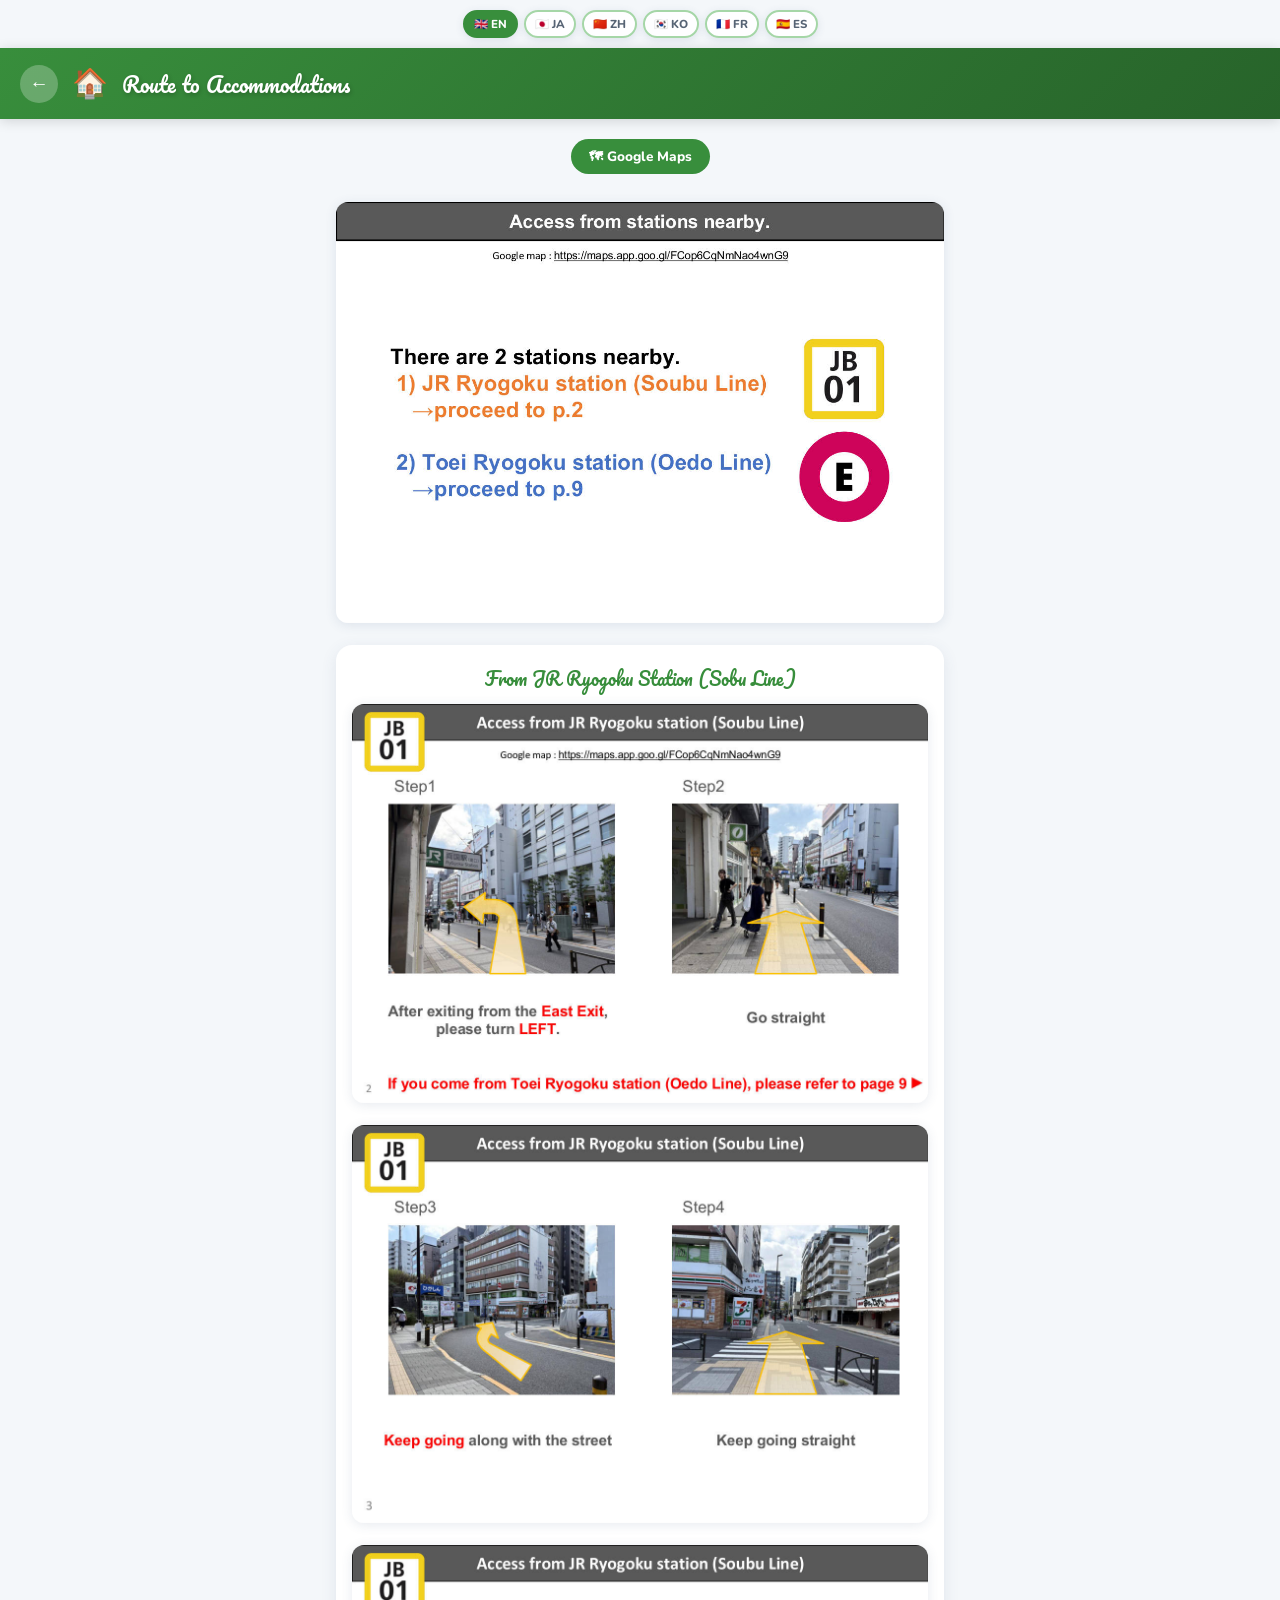
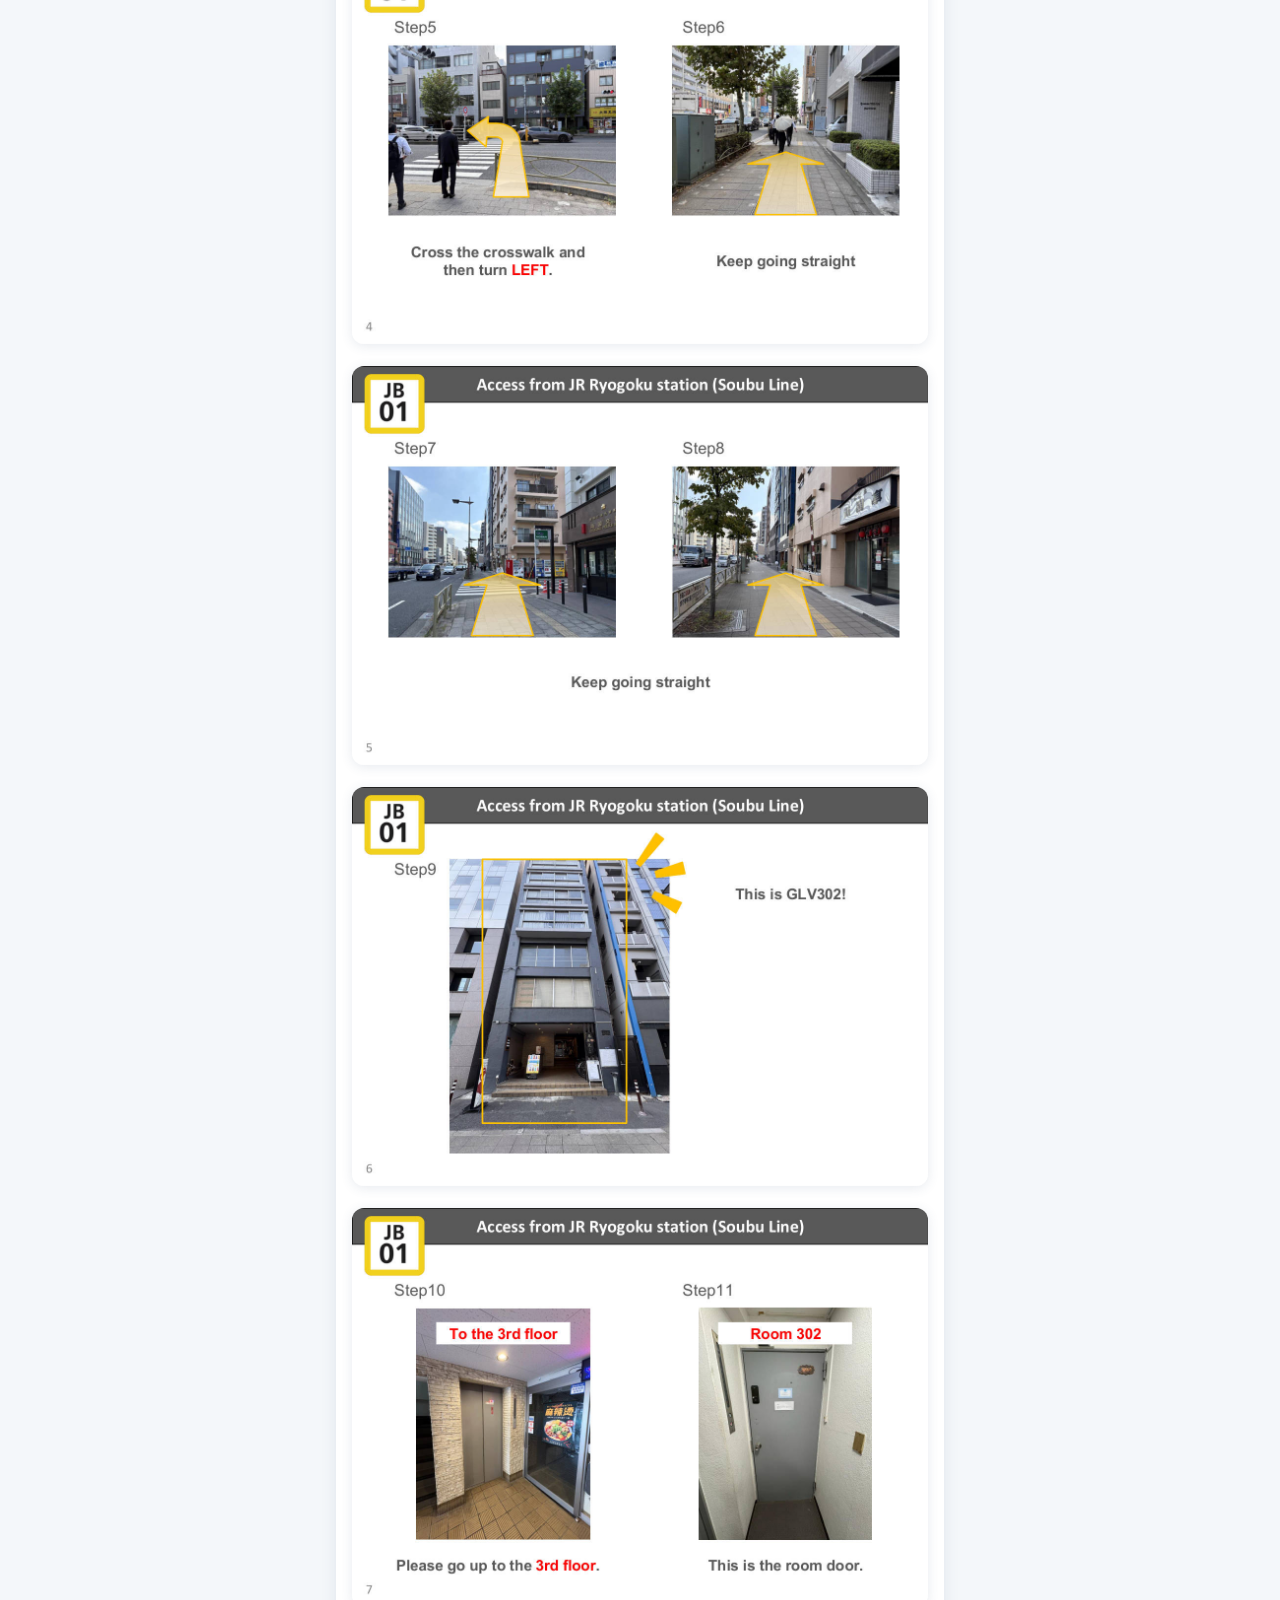
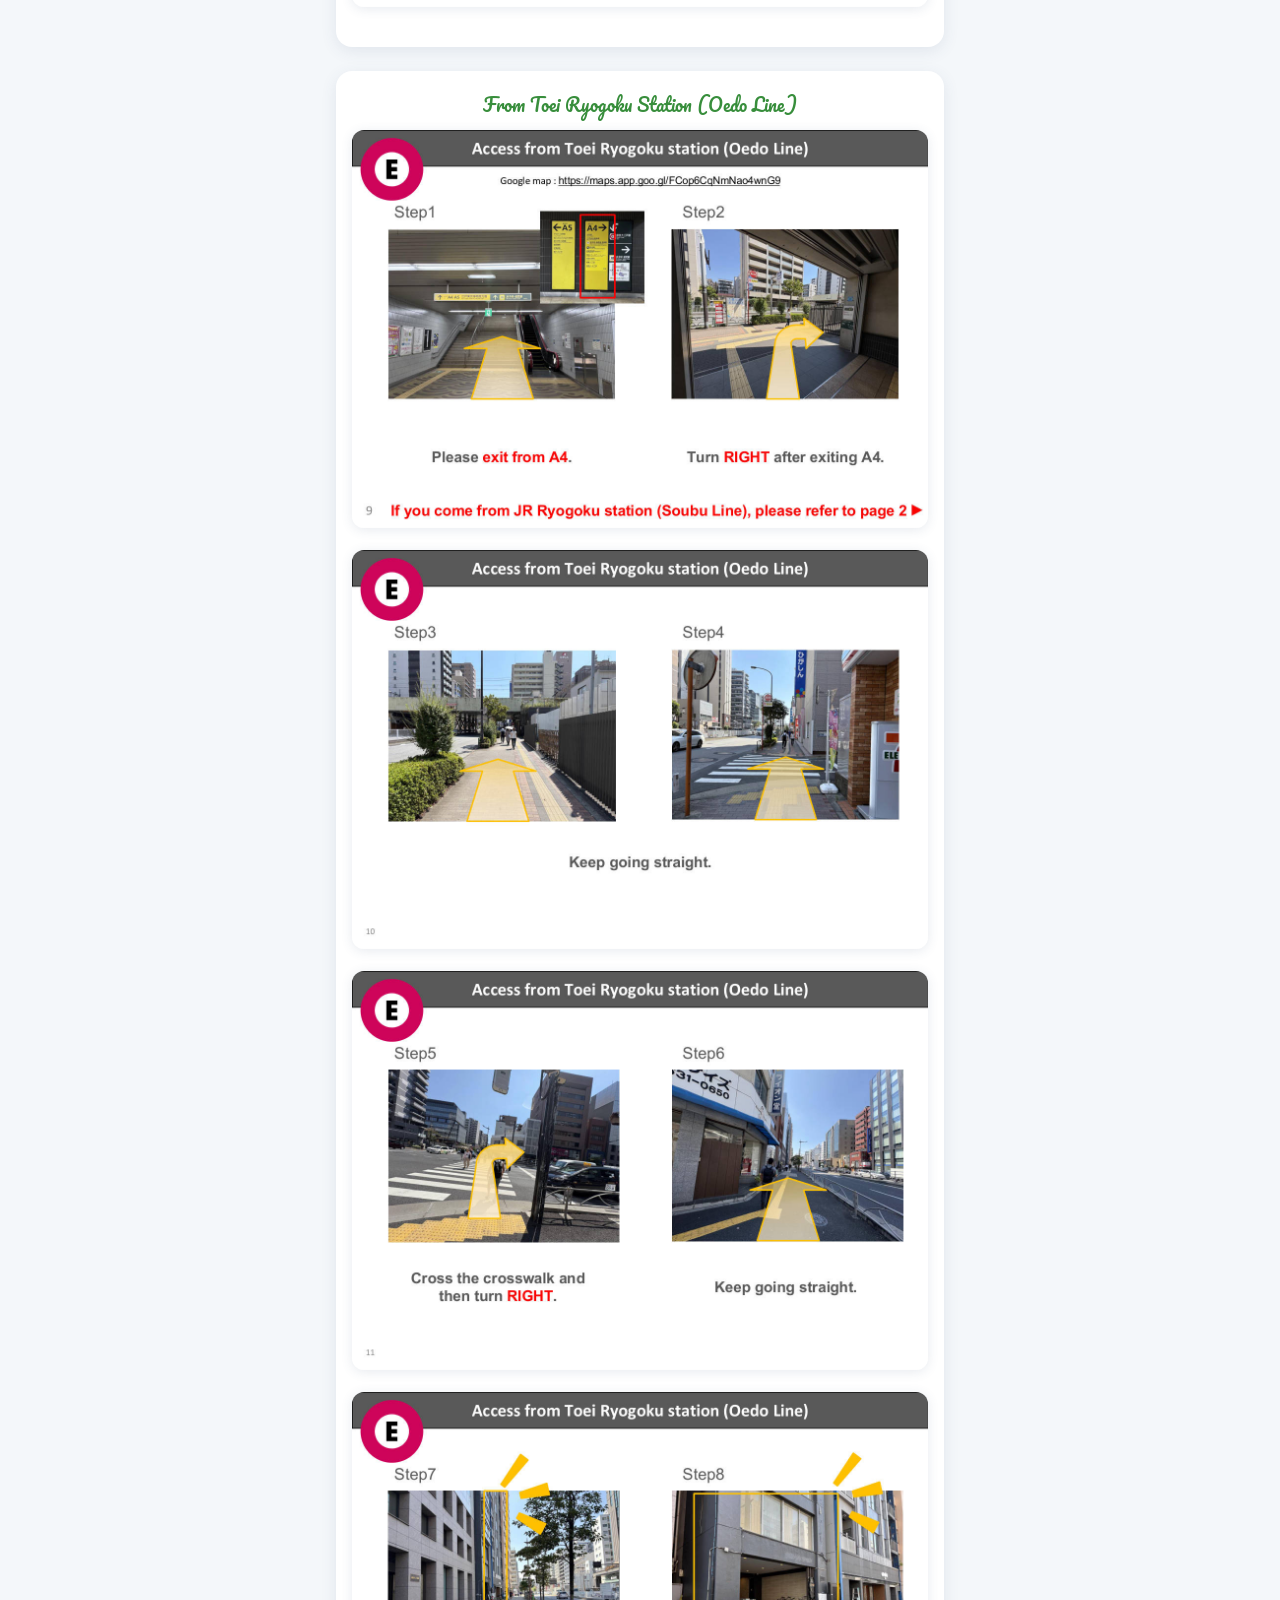
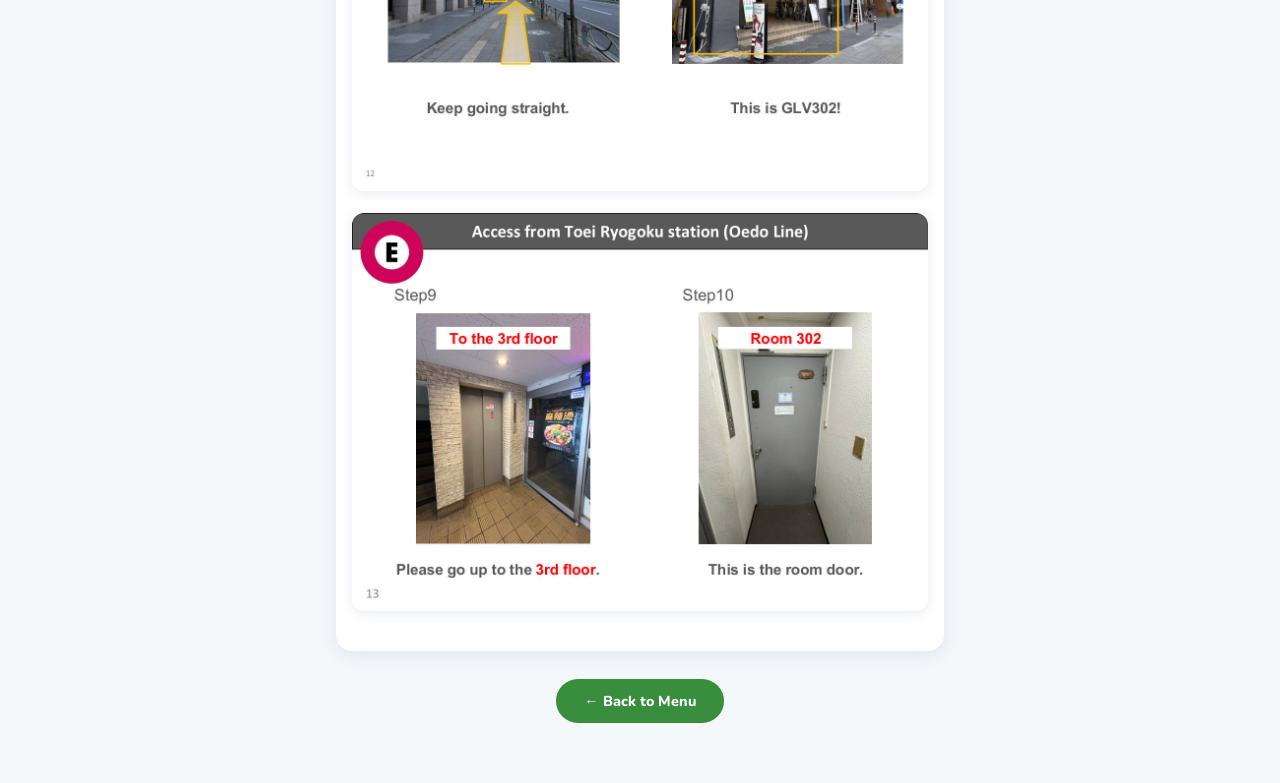
==== access/index.html @ 89ca13b6 "Publish GLV 402 manual site" ====
<!DOCTYPE html>
<html lang="en">
<head>
<meta charset="UTF-8">
<meta name="viewport" content="width=device-width, initial-scale=1.0">
<title>Route to Accommodations — GLV 402</title>
<link href="https://fonts.googleapis.com/css2?family=Nunito:wght@600;700;800;900&family=Pacifico&display=swap" rel="stylesheet">
<style>
  :root{--accent:#388e3c;--accent-light:#a5d6a7;--cream:#f4f7fa;--text-dark:#2c3440;--text-mid:#566374;}
  *{box-sizing:border-box;margin:0;padding:0;}
  body{font-family:'Nunito',sans-serif;background:var(--cream);color:var(--text-dark);min-height:100vh;}
  .lang-bar{display:flex;justify-content:center;gap:6px;padding:10px 16px;flex-wrap:wrap;background:var(--cream);}
  .lang-btn{border:2px solid var(--accent-light);background:rgba(255,255,255,0.92);border-radius:50px;padding:4px 9px;font-family:'Nunito',sans-serif;font-size:0.72rem;font-weight:800;color:var(--text-mid);cursor:pointer;transition:all 0.2s;box-shadow:0 2px 8px rgba(60,80,120,0.12);}
  .lang-btn.active{background:var(--accent);border-color:var(--accent);color:#fff;}
  .lang-btn:hover:not(.active){border-color:var(--accent);color:var(--accent);}
  .top-bar{background:linear-gradient(135deg,var(--accent) 0%,color-mix(in srgb,var(--accent) 70%,black) 100%);padding:16px 20px;display:flex;align-items:center;gap:14px;position:sticky;top:0;z-index:10;box-shadow:0 2px 12px rgba(0,0,0,0.15);}
  .back-btn{background:rgba(255,255,255,0.25);border:none;border-radius:50%;width:38px;height:38px;display:flex;align-items:center;justify-content:center;cursor:pointer;font-size:1.2rem;color:#fff;text-decoration:none;flex-shrink:0;transition:background 0.2s;}
  .back-btn:hover{background:rgba(255,255,255,0.4);}
  .top-title{font-family:'Pacifico',cursive;font-size:1.3rem;color:#fff;text-shadow:1px 2px 4px rgba(0,0,0,0.2);flex:1;}
  .top-emoji{font-size:1.8rem;}
  .content{padding:20px 16px 40px;max-width:640px;margin:0 auto;}
  .route-section{background:#fff;border-radius:16px;padding:18px 16px;margin-bottom:24px;box-shadow:0 4px 16px rgba(60,80,120,0.10);}
  .route-title{font-family:'Pacifico',cursive;font-size:1.1rem;color:var(--accent);margin-bottom:10px;text-align:center;}
  .map-link{display:inline-flex;align-items:center;gap:6px;background:var(--accent);color:#fff;text-decoration:none;padding:8px 18px;border-radius:50px;font-size:0.85rem;font-weight:800;transition:opacity 0.2s;margin-bottom:14px;}
  .map-link:hover{opacity:0.85;}
  .route-intro{text-align:center;margin-bottom:14px;}
  .back-footer{text-align:center;margin-top:28px;padding-bottom:20px;}
  .back-footer a{display:inline-flex;align-items:center;gap:8px;background:var(--accent);color:#fff;text-decoration:none;padding:12px 28px;border-radius:50px;font-weight:800;font-size:0.9rem;transition:opacity 0.2s;}
  .back-footer a:hover{opacity:0.8;}
</style>
</head>
<body>
<div class="lang-bar">
  <button class="lang-btn active" onclick="setLang('en',this)">&#x1F1EC;&#x1F1E7; EN</button>
  <button class="lang-btn" onclick="setLang('ja',this)">&#x1F1EF;&#x1F1F5; JA</button>
  <button class="lang-btn" onclick="setLang('zh',this)">&#x1F1E8;&#x1F1F3; ZH</button>
  <button class="lang-btn" onclick="setLang('ko',this)">&#x1F1F0;&#x1F1F7; KO</button>
  <button class="lang-btn" onclick="setLang('fr',this)">&#x1F1EB;&#x1F1F7; FR</button>
  <button class="lang-btn" onclick="setLang('es',this)">&#x1F1EA;&#x1F1F8; ES</button>
</div>
<div class="top-bar">
  <a href="../" class="back-btn">&#x2190;</a>
  <span class="top-emoji">&#x1F3E0;</span>
  <div class="top-title" data-i18n="pageTitle">Route to Accommodations</div>
</div>
<div class="content">
  <div class="route-intro">
    <a class="map-link" href="https://maps.app.goo.gl/FCop6CqNmNao4wnG9" target="_blank">&#x1F5FA; Google Maps</a>
  </div>

  <img src="[data-uri]" alt="Stations overview" style="width:100%;border-radius:12px;margin-bottom:16px;box-shadow:0 2px 12px rgba(60,80,120,0.12);">

  <div class="route-section">
    <div class="route-title" data-i18n="route1">From JR Ryogoku Station (Sobu Line)</div>
    <img src="[data-uri]" alt="" style="width:100%;border-radius:12px;margin-bottom:16px;box-shadow:0 2px 12px rgba(60,80,120,0.12);">
    <img src="[data-uri]" alt="" style="width:100%;border-radius:12px;margin-bottom:16px;box-shadow:0 2px 12px rgba(60,80,120,0.12);">
    <img src="[data-uri]" alt="" style="width:100%;border-radius:12px;margin-bottom:16px;box-shadow:0 2px 12px rgba(60,80,120,0.12);">
    <img src="[data-uri]" alt="" style="width:100%;border-radius:12px;margin-bottom:16px;box-shadow:0 2px 12px rgba(60,80,120,0.12);">
    <img src="[data-uri]" alt="" style="width:100%;border-radius:12px;margin-bottom:16px;box-shadow:0 2px 12px rgba(60,80,120,0.12);">
    <img src="[data-uri]" alt="" style="width:100%;border-radius:12px;margin-bottom:16px;box-shadow:0 2px 12px rgba(60,80,120,0.12);">
  </div>

  <div class="route-section">
    <div class="route-title" data-i18n="route2">From Toei Ryogoku Station (Oedo Line)</div>
    <img src="[data-uri]" alt="" style="width:100%;border-radius:12px;margin-bottom:16px;box-shadow:0 2px 12px rgba(60,80,120,0.12);">
    <img src="[data-uri]" alt="" style="width:100%;border-radius:12px;margin-bottom:16px;box-shadow:0 2px 12px rgba(60,80,120,0.12);">
    <img src="[data-uri]" alt="" style="width:100%;border-radius:12px;margin-bottom:16px;box-shadow:0 2px 12px rgba(60,80,120,0.12);">
    <img src="[data-uri]" alt="" style="width:100%;border-radius:12px;margin-bottom:16px;box-shadow:0 2px 12px rgba(60,80,120,0.12);">
    <img src="[data-uri]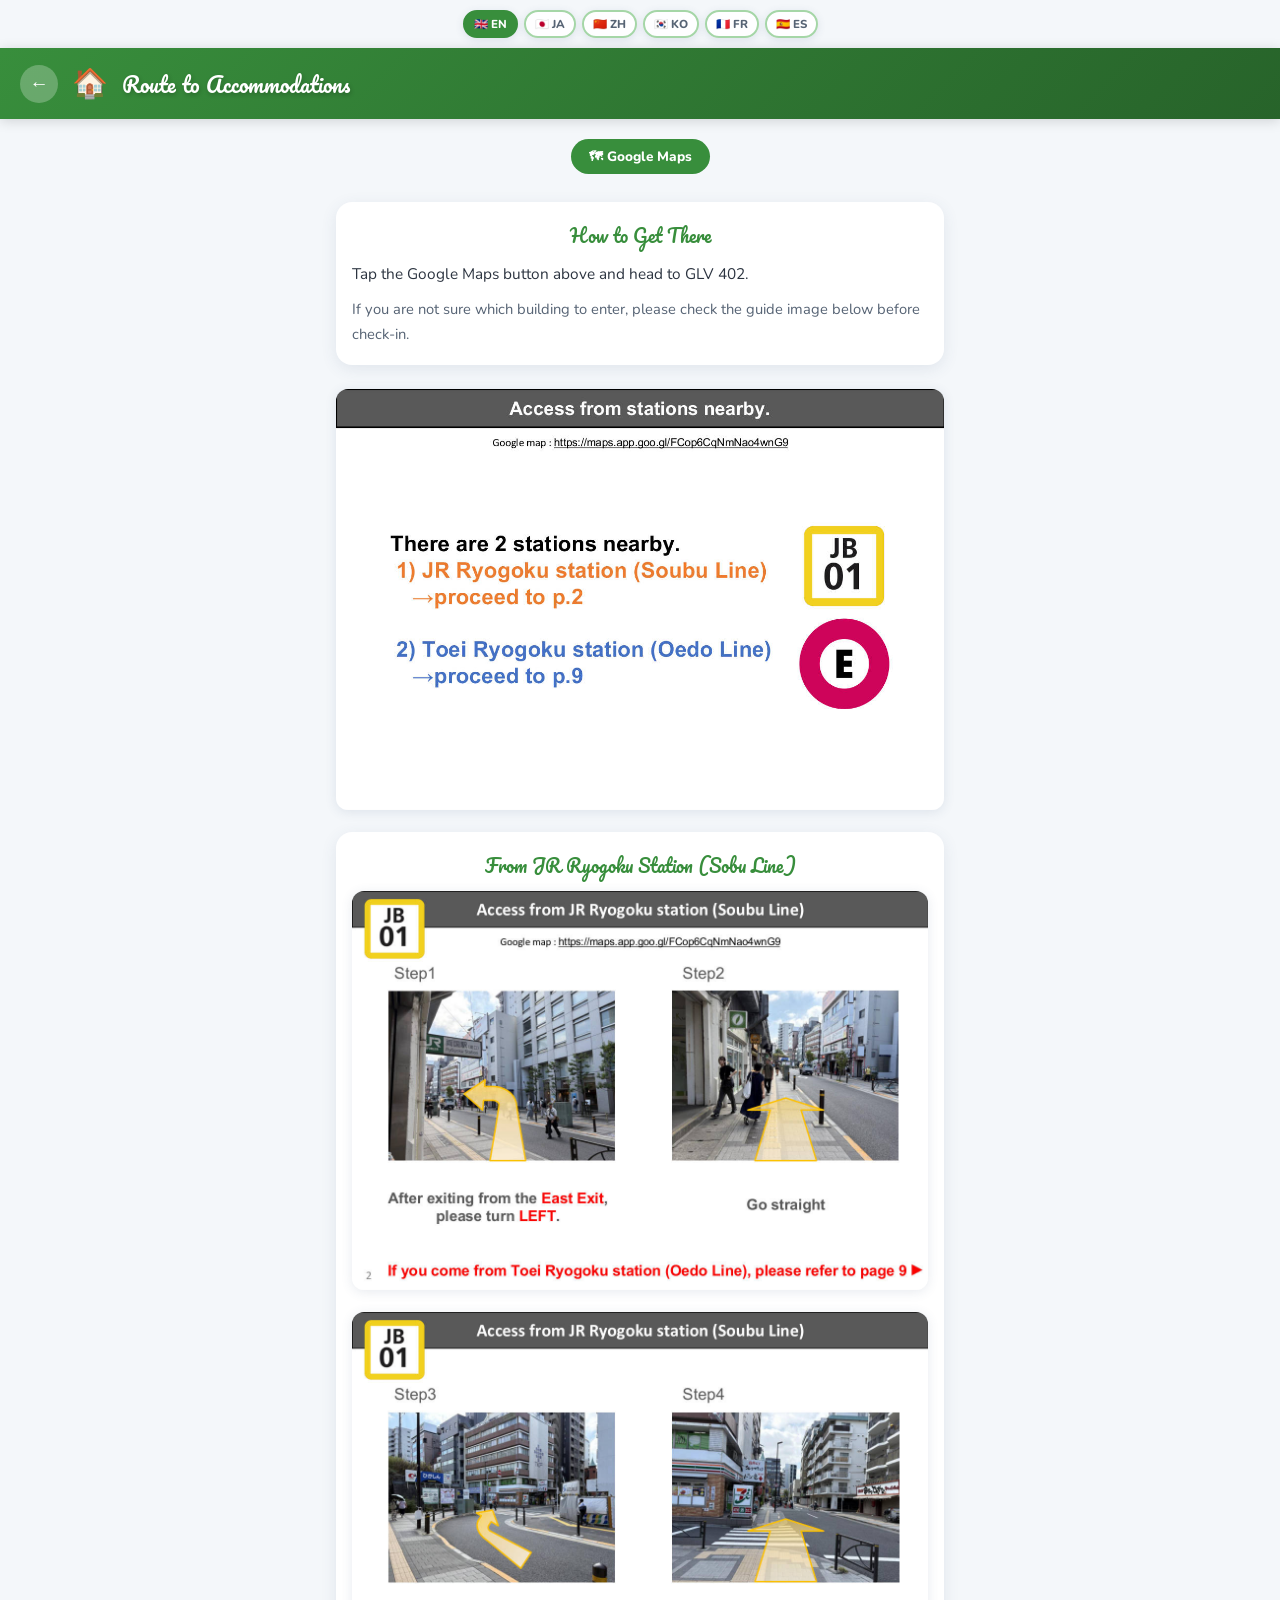
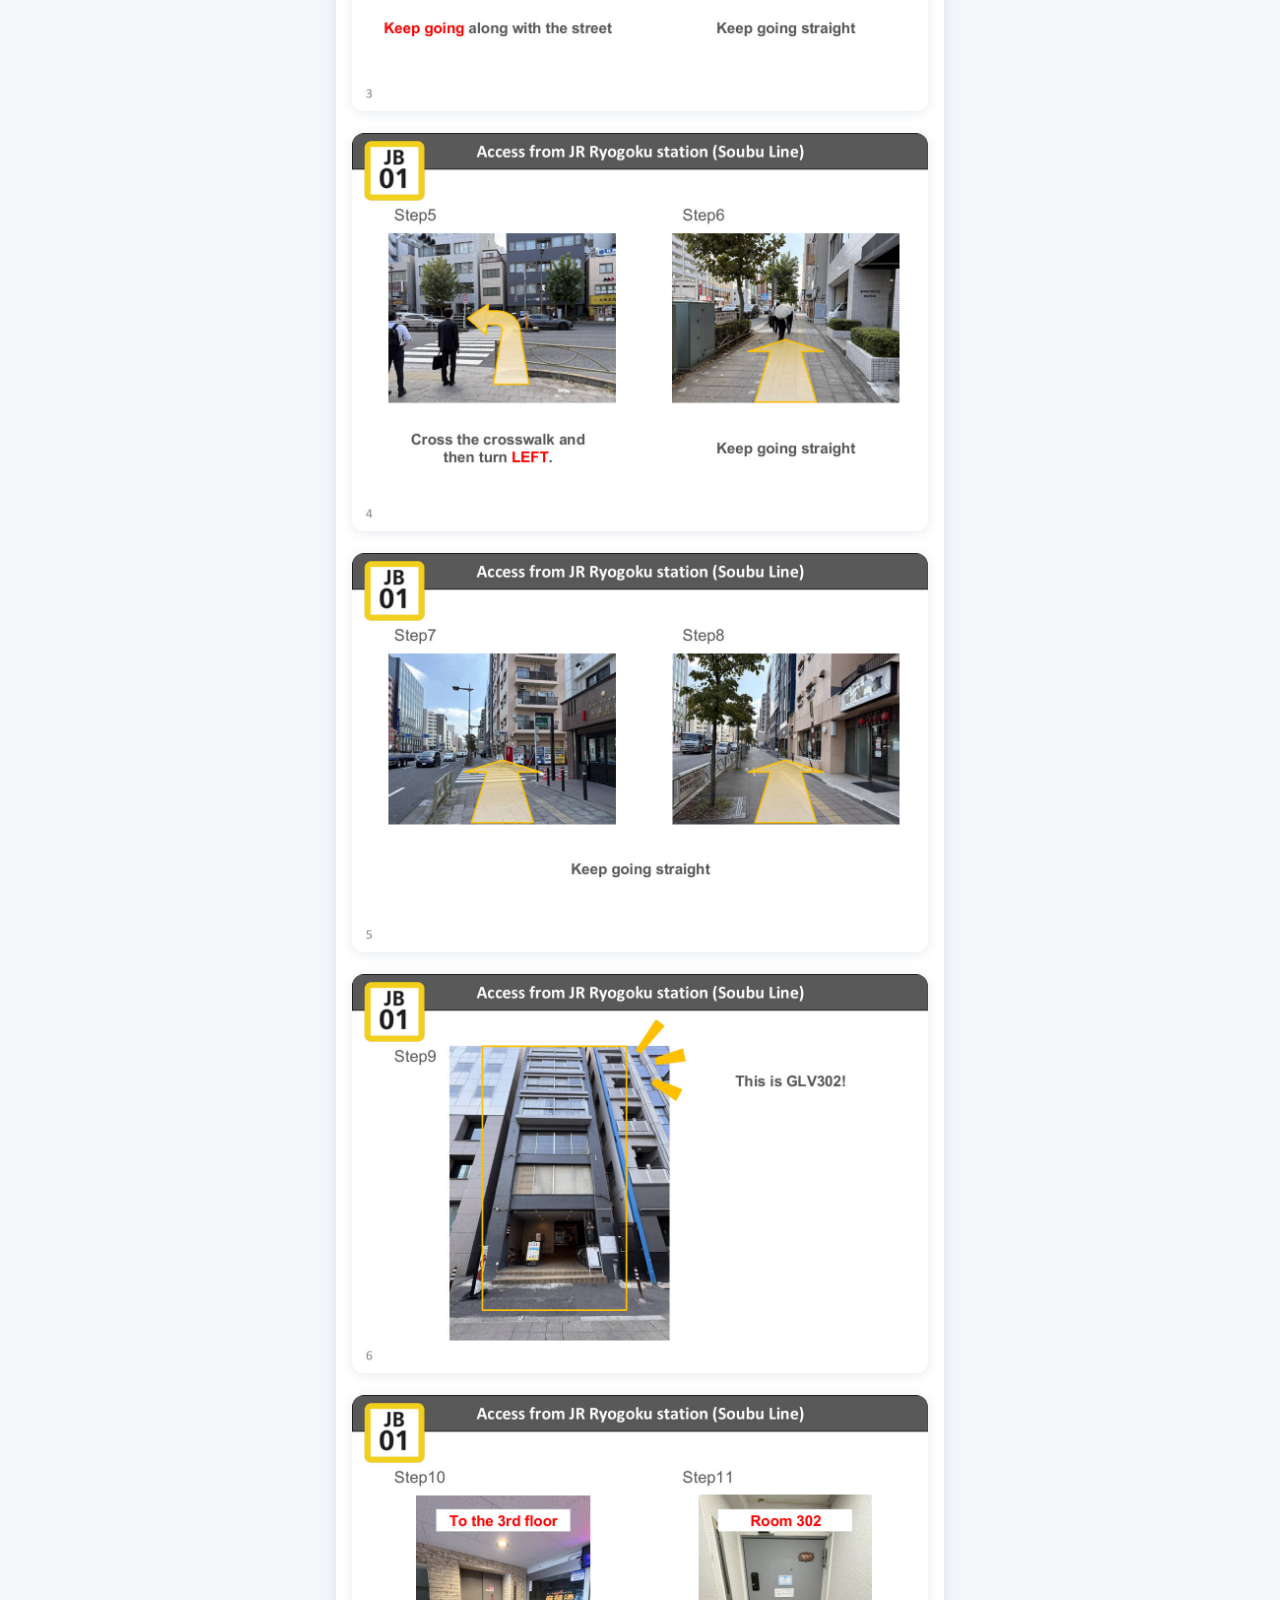
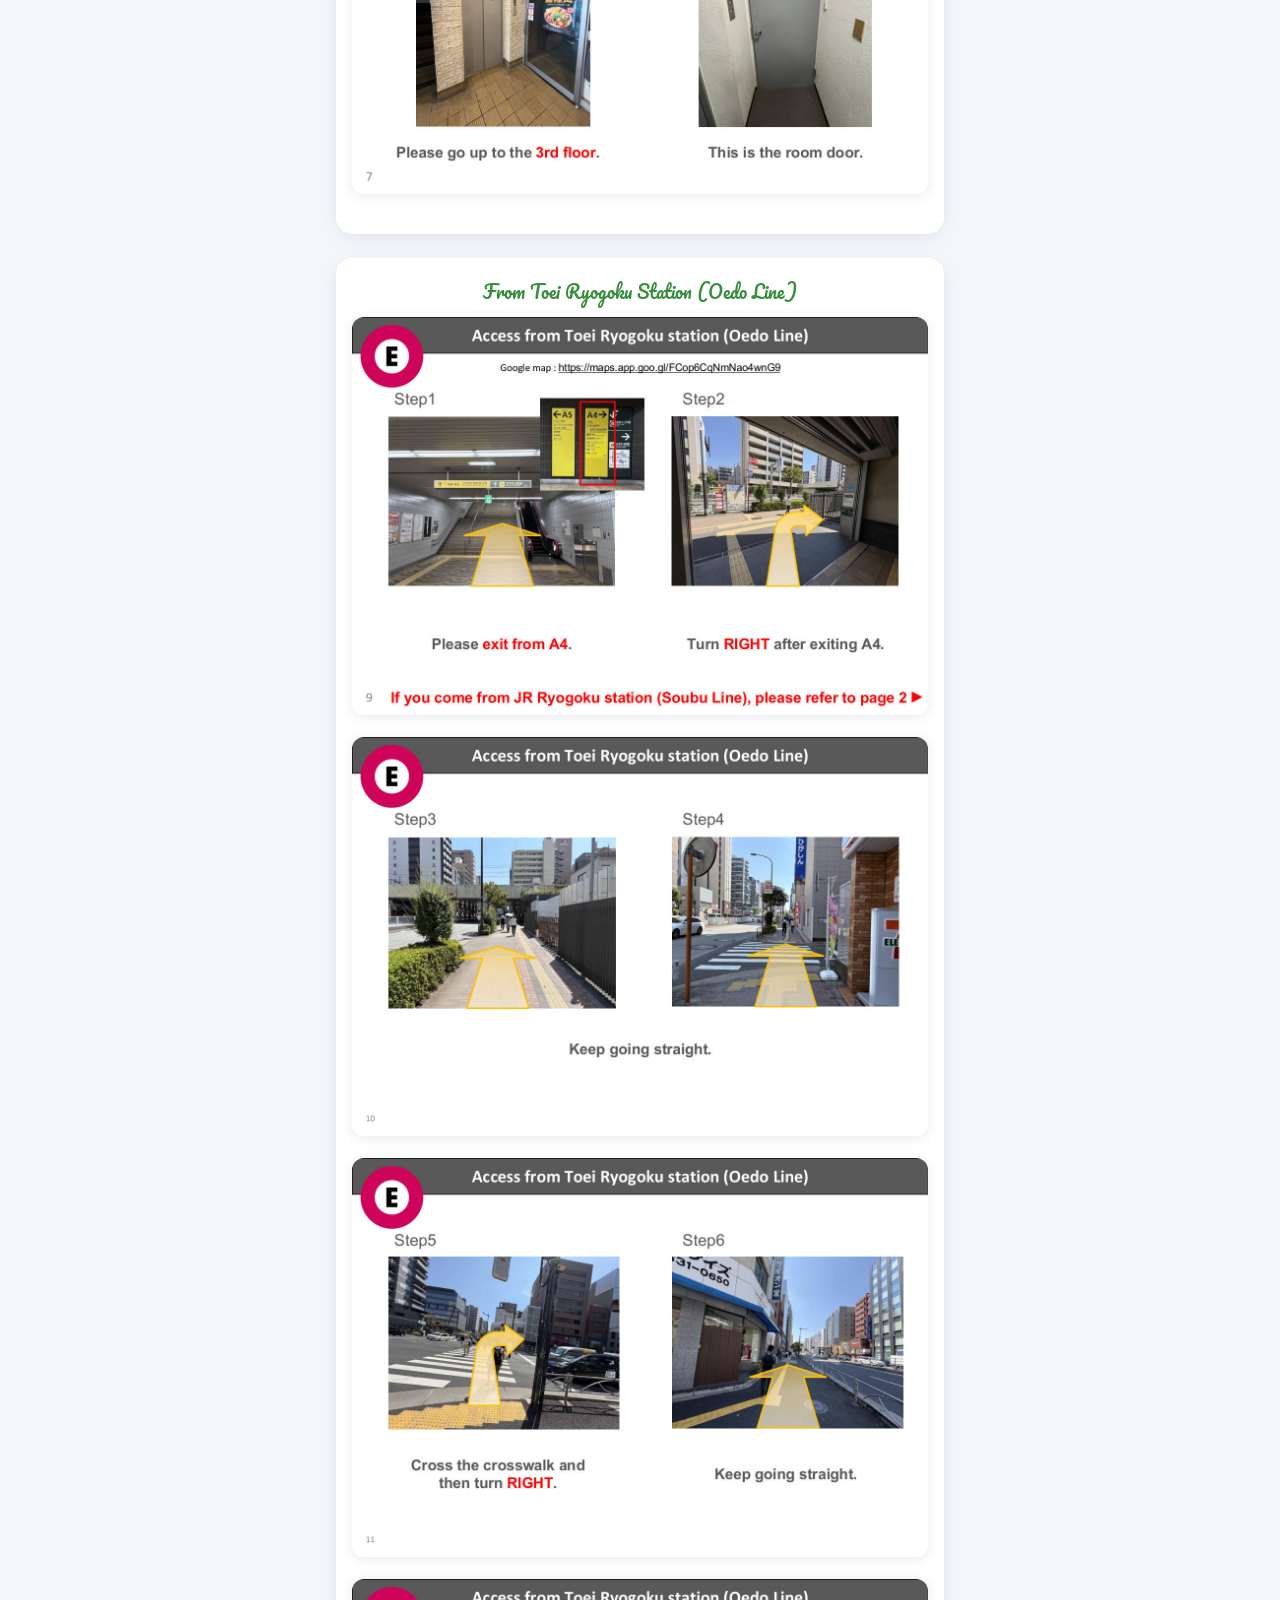
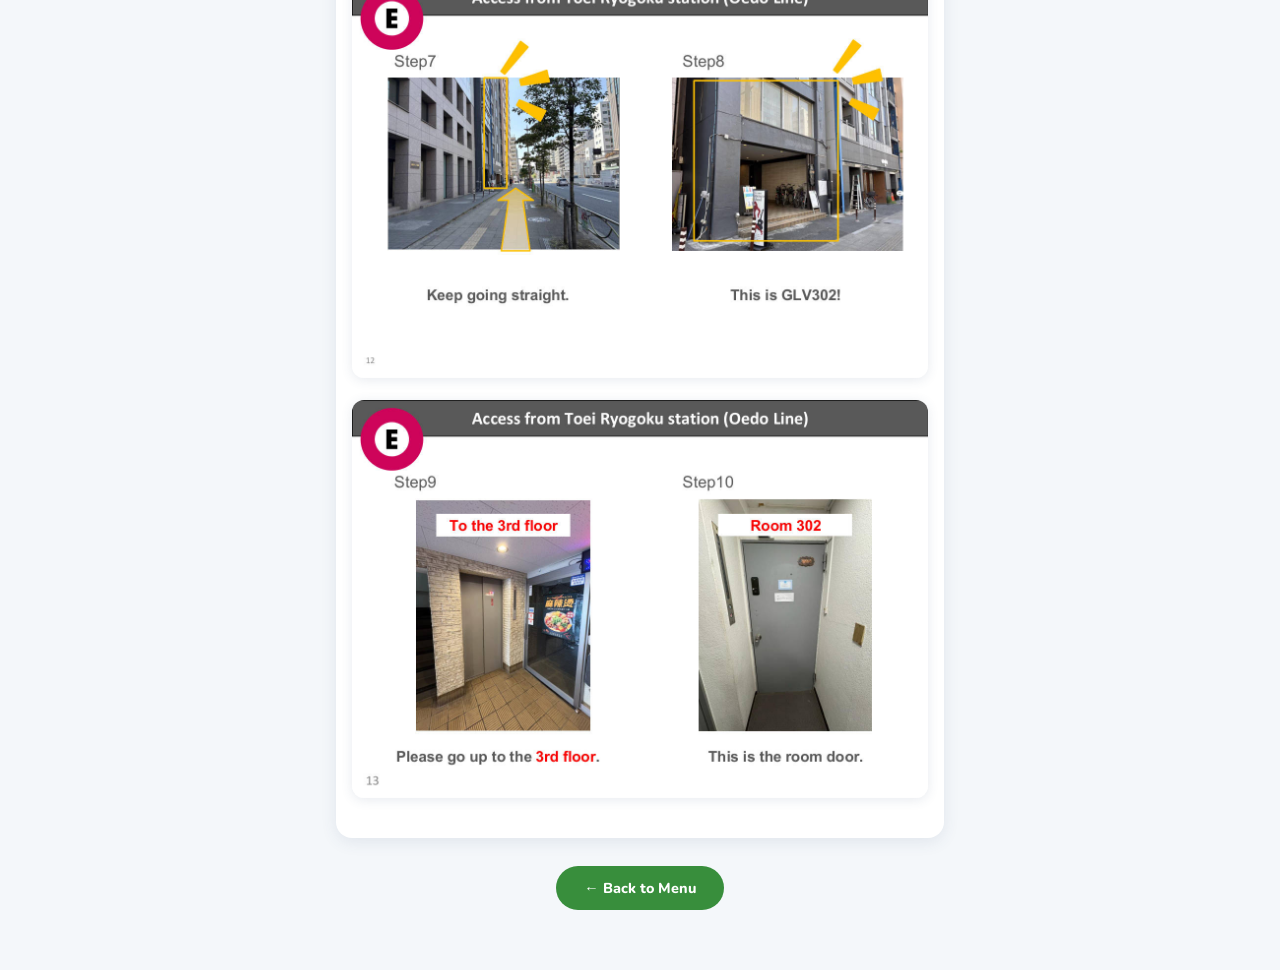
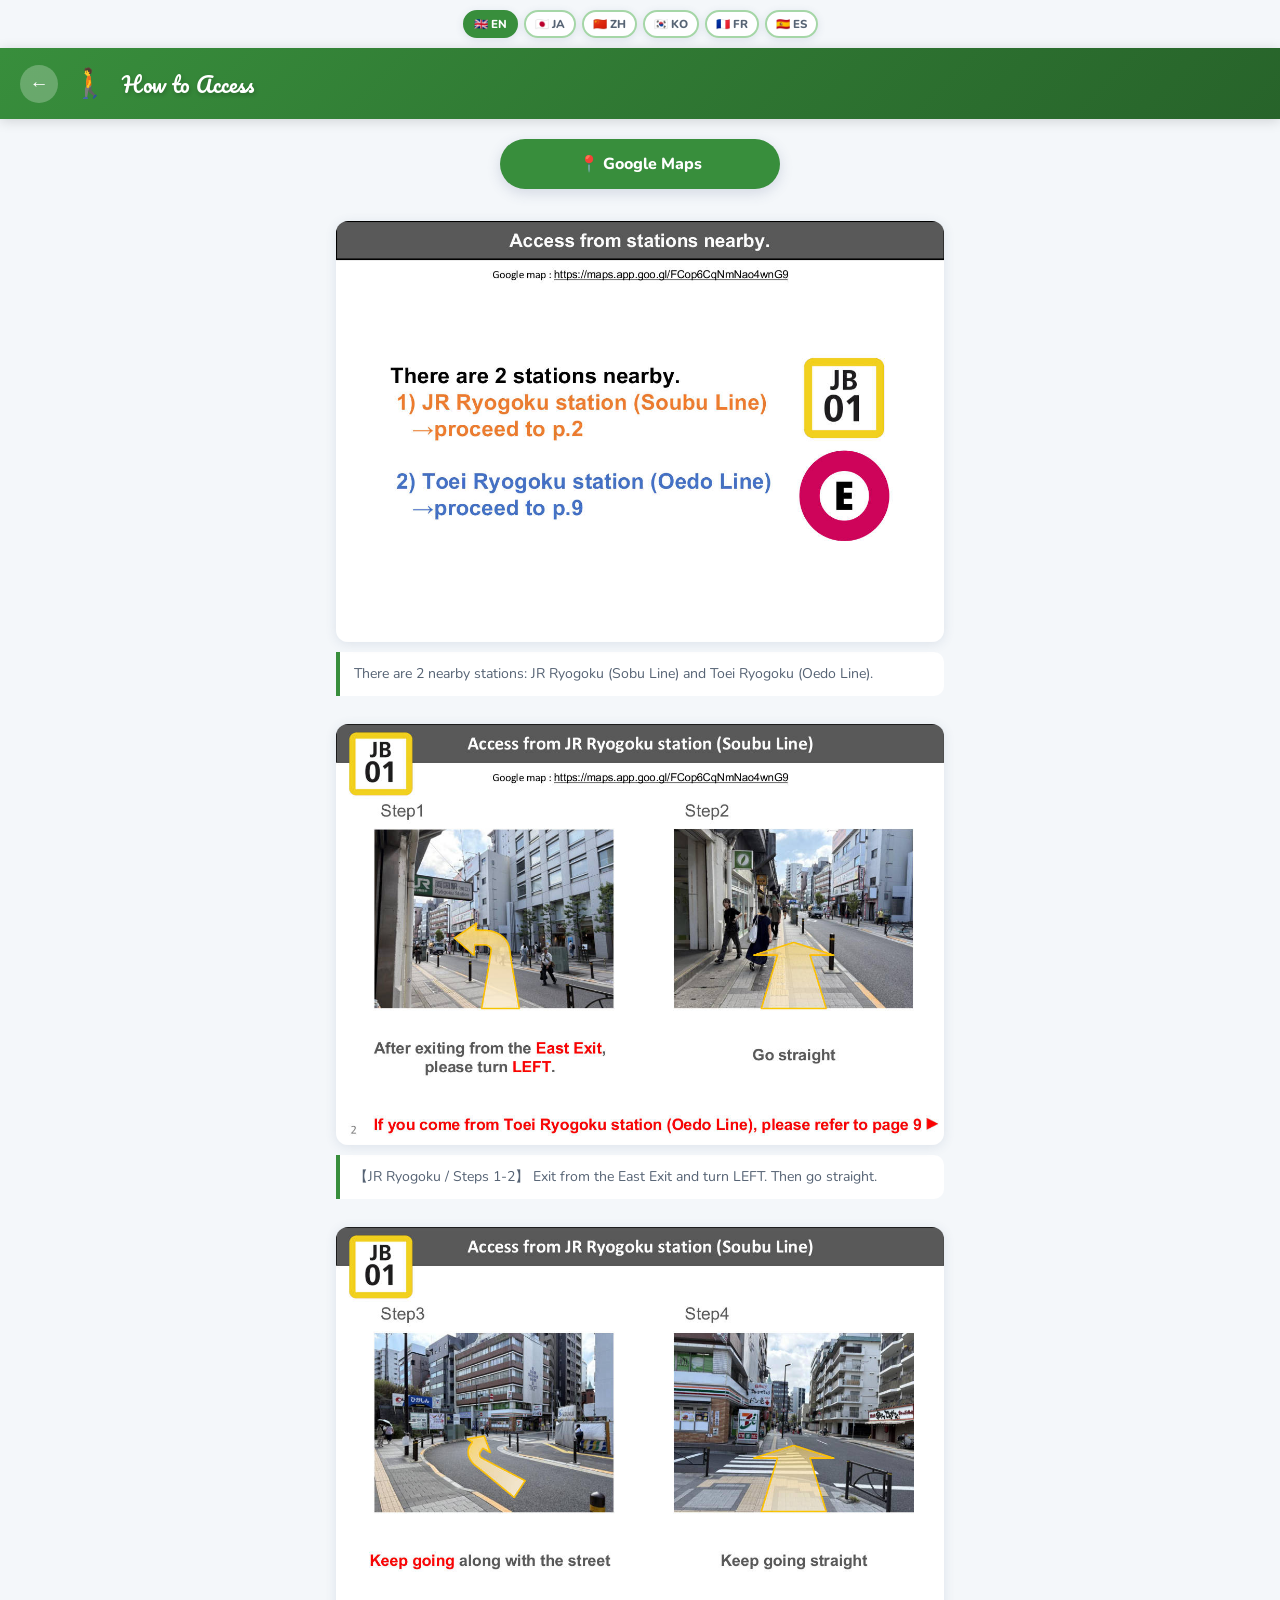
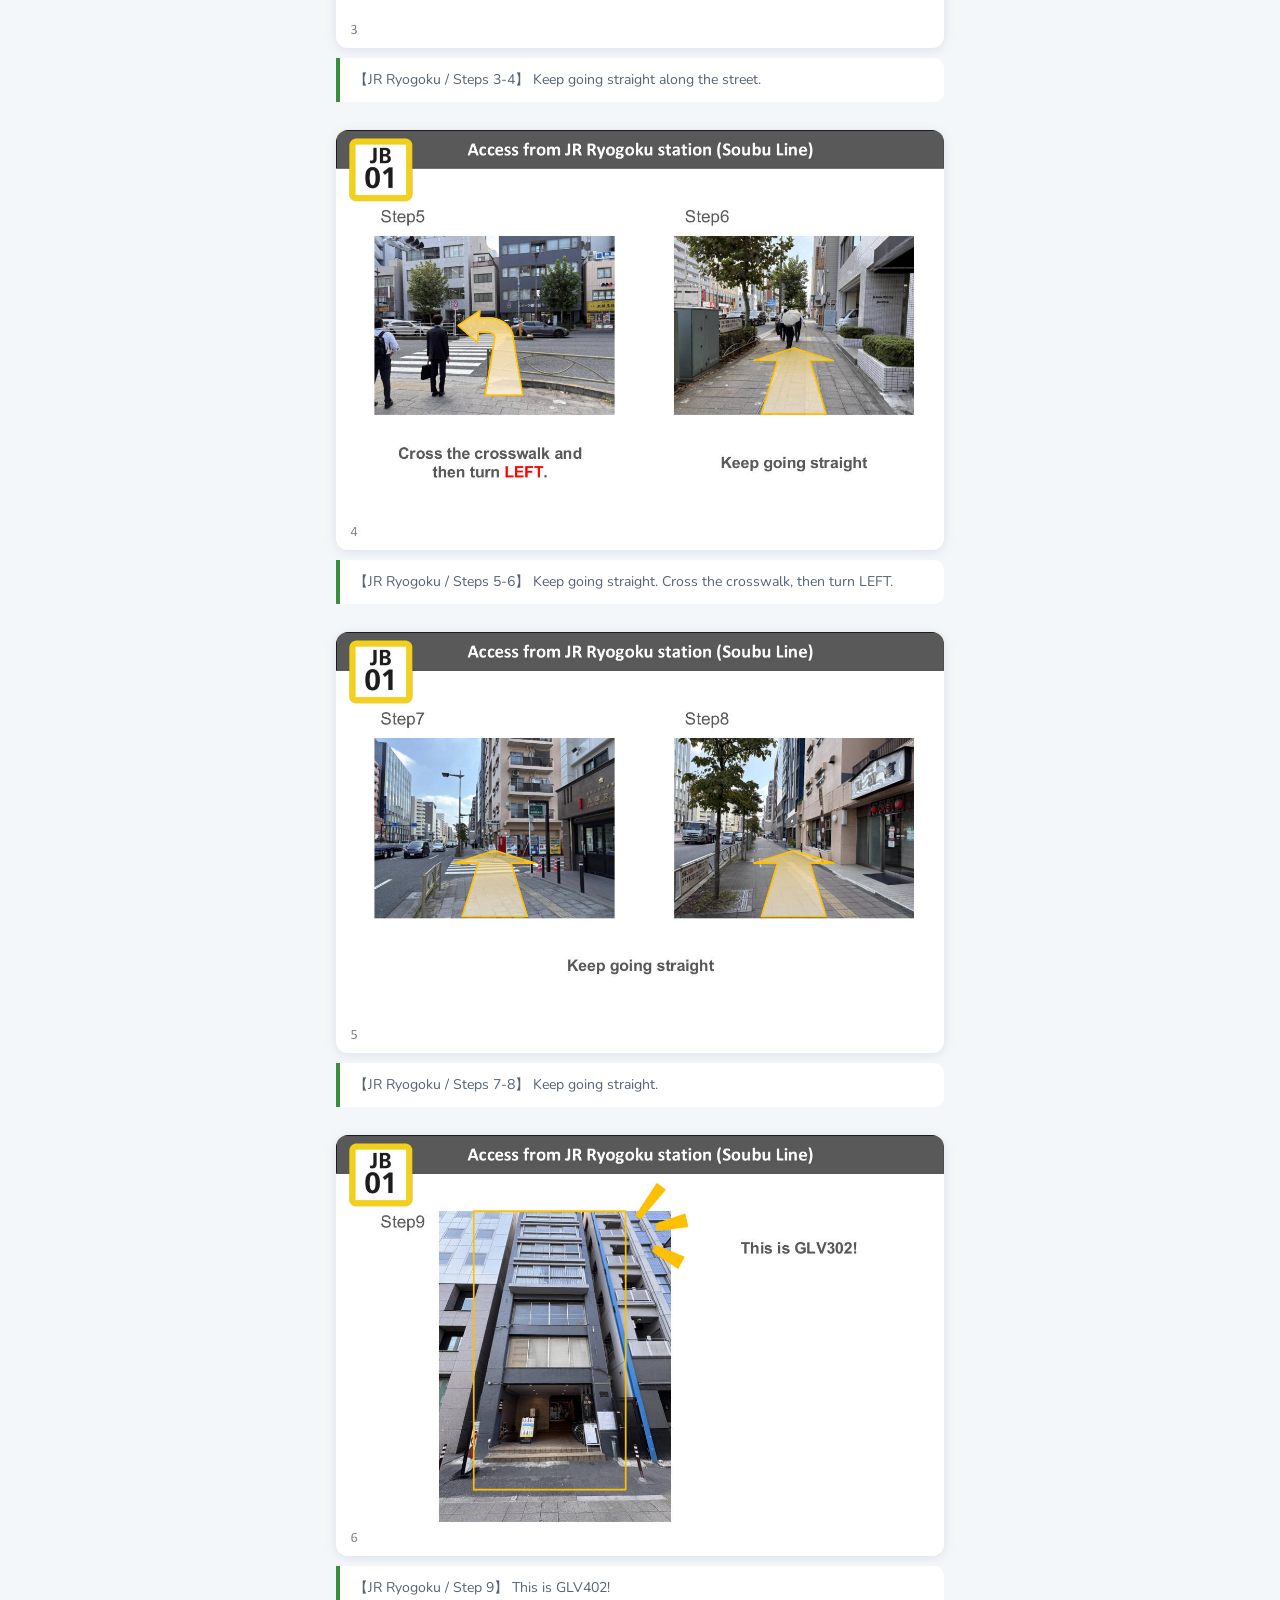
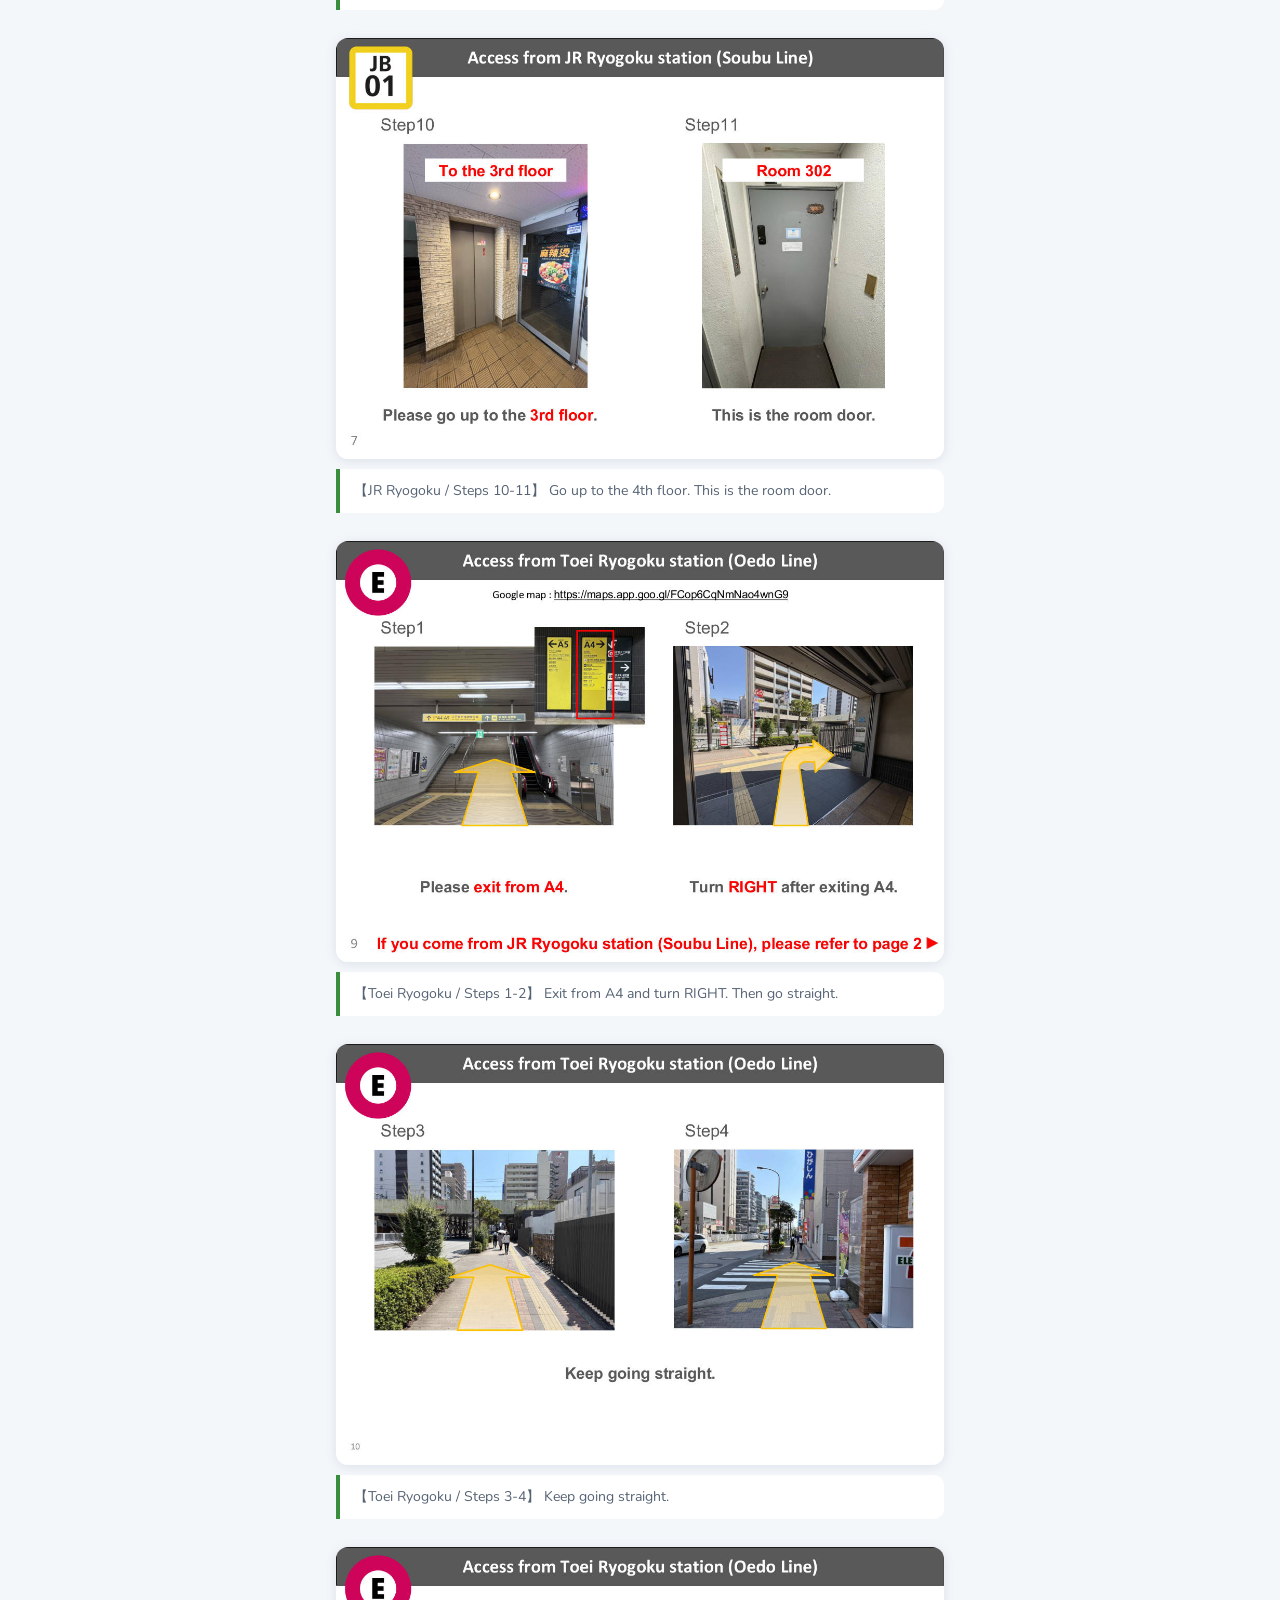
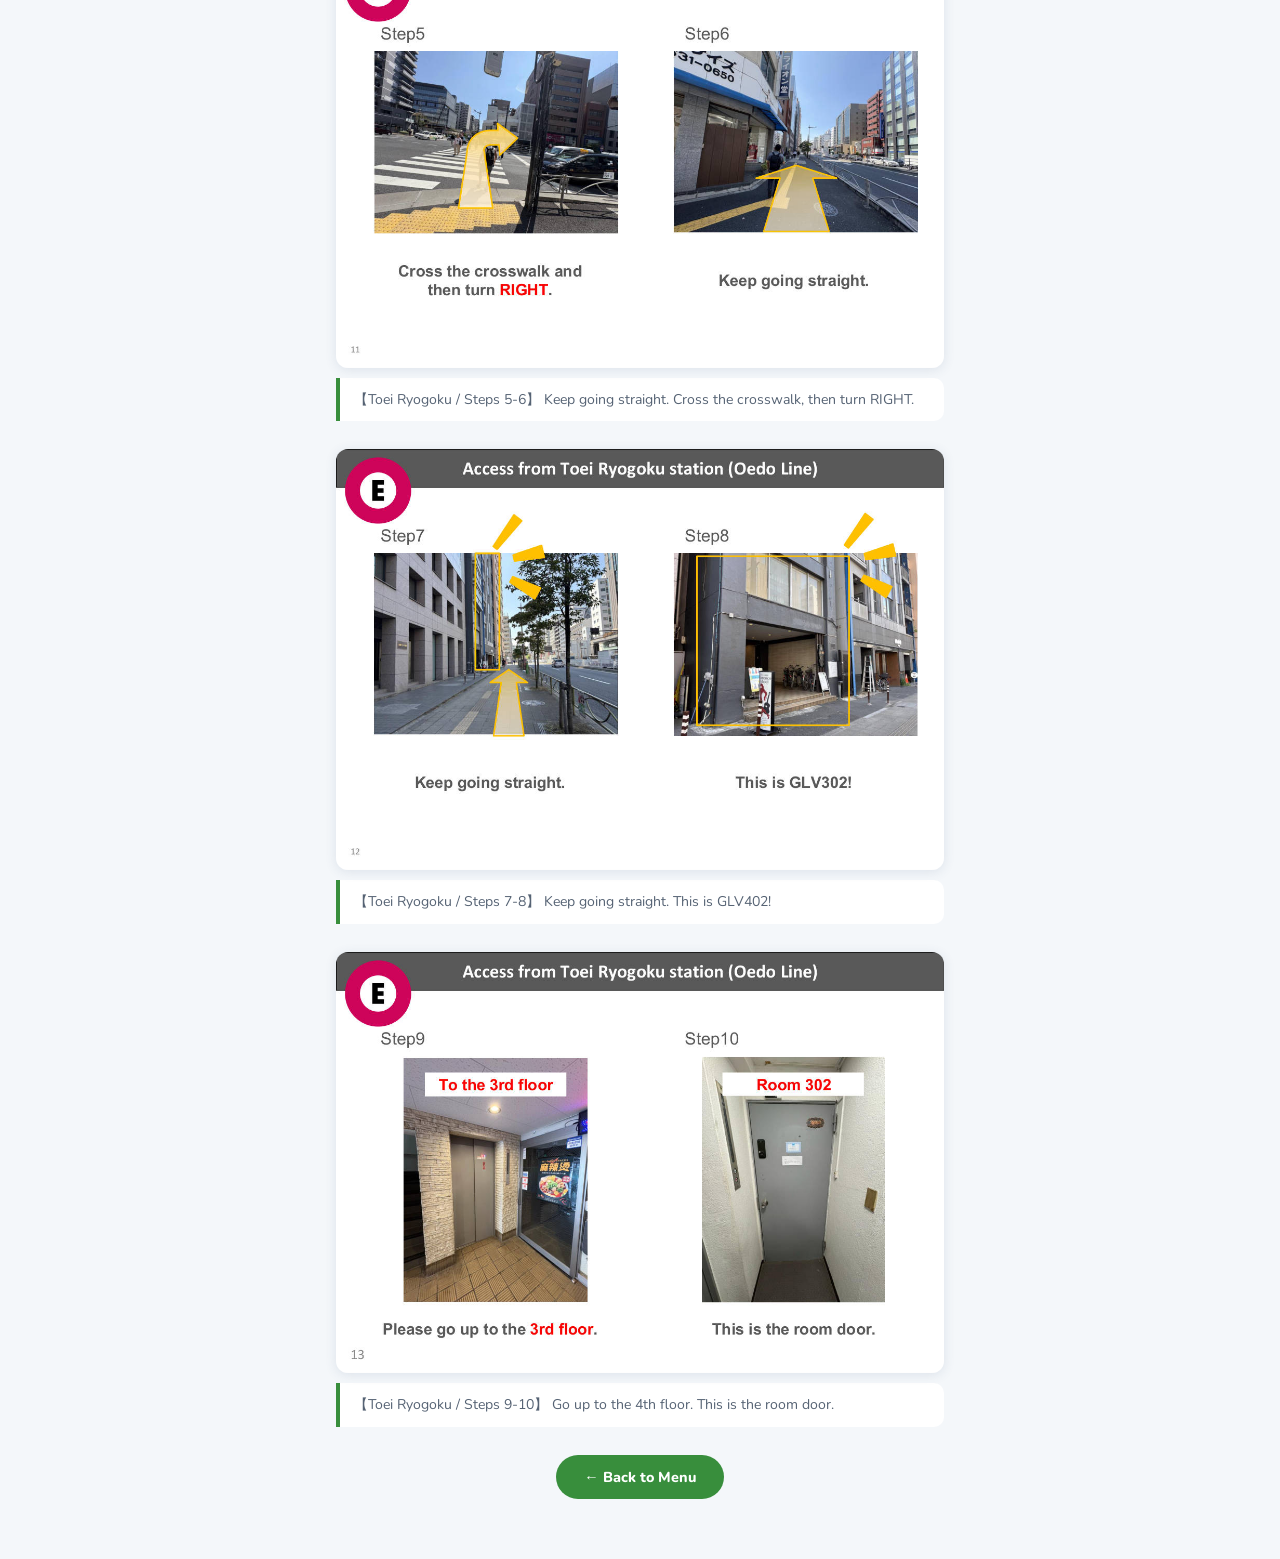
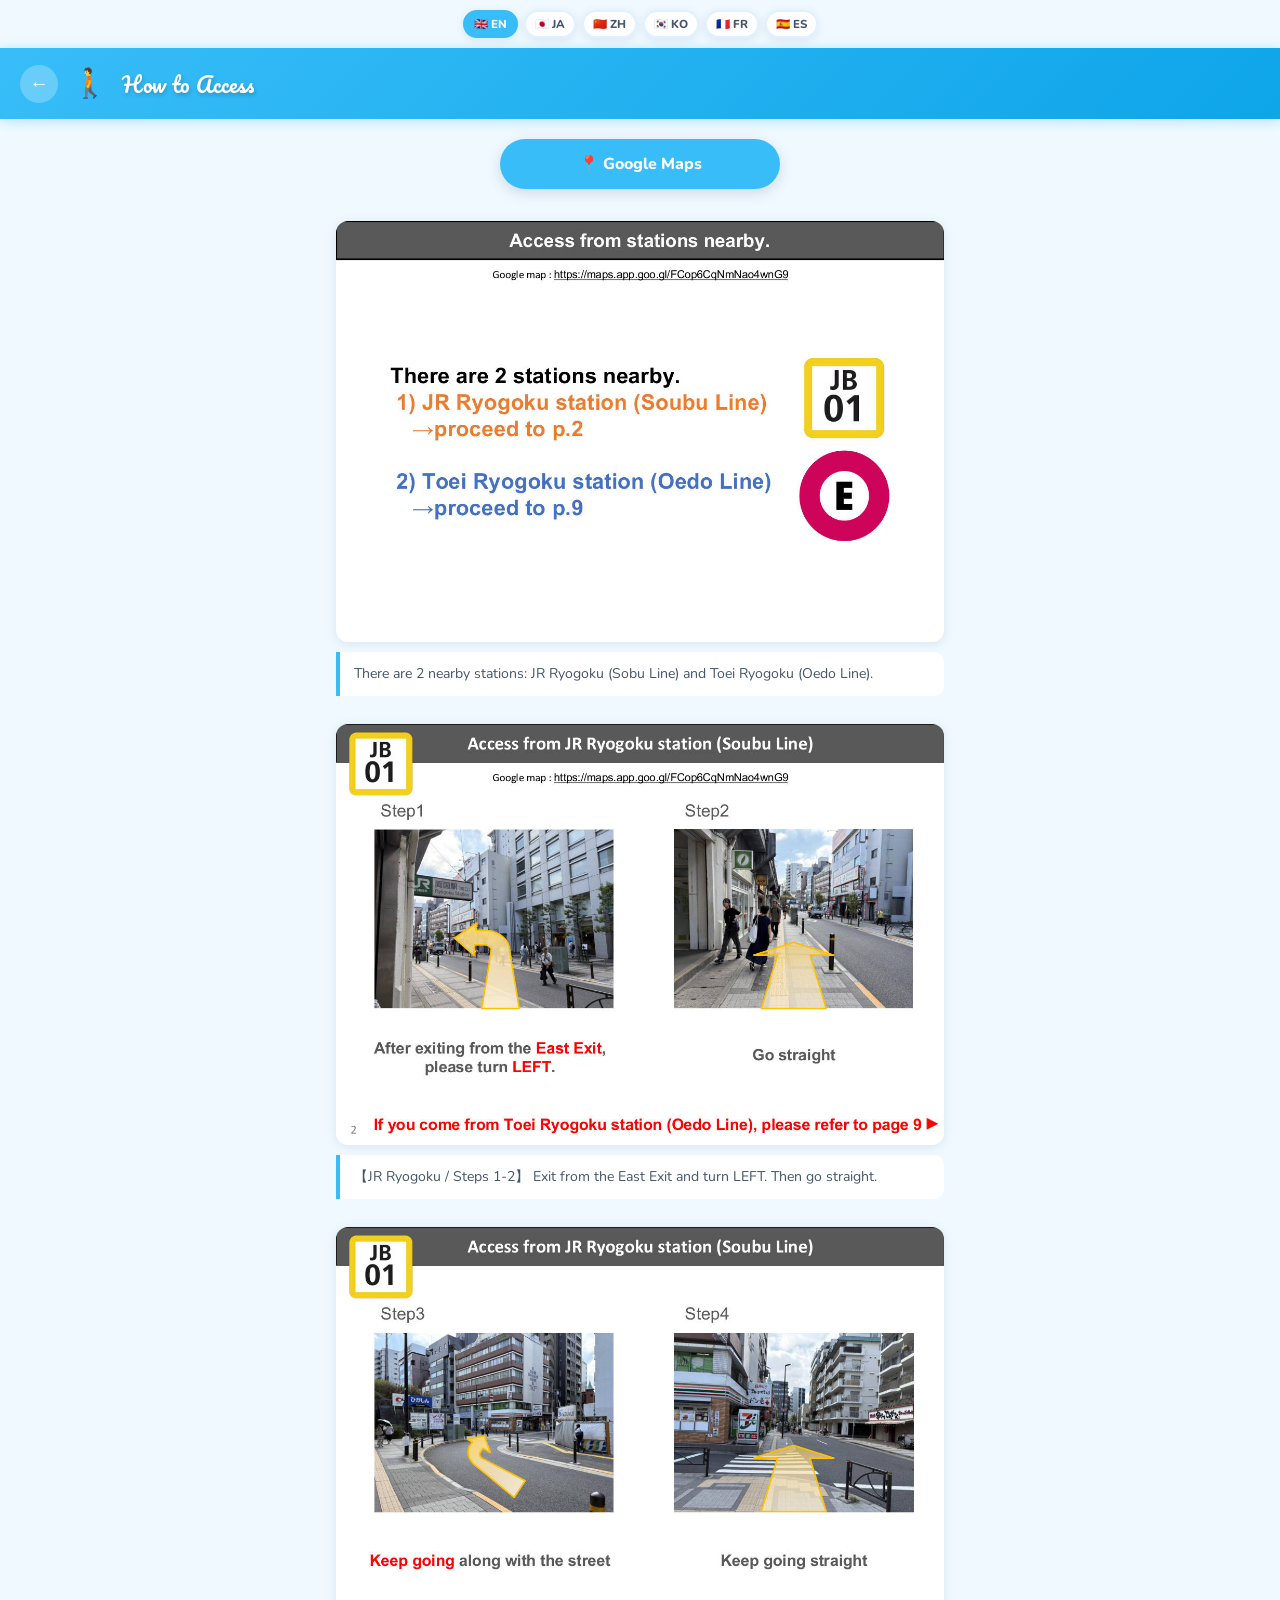
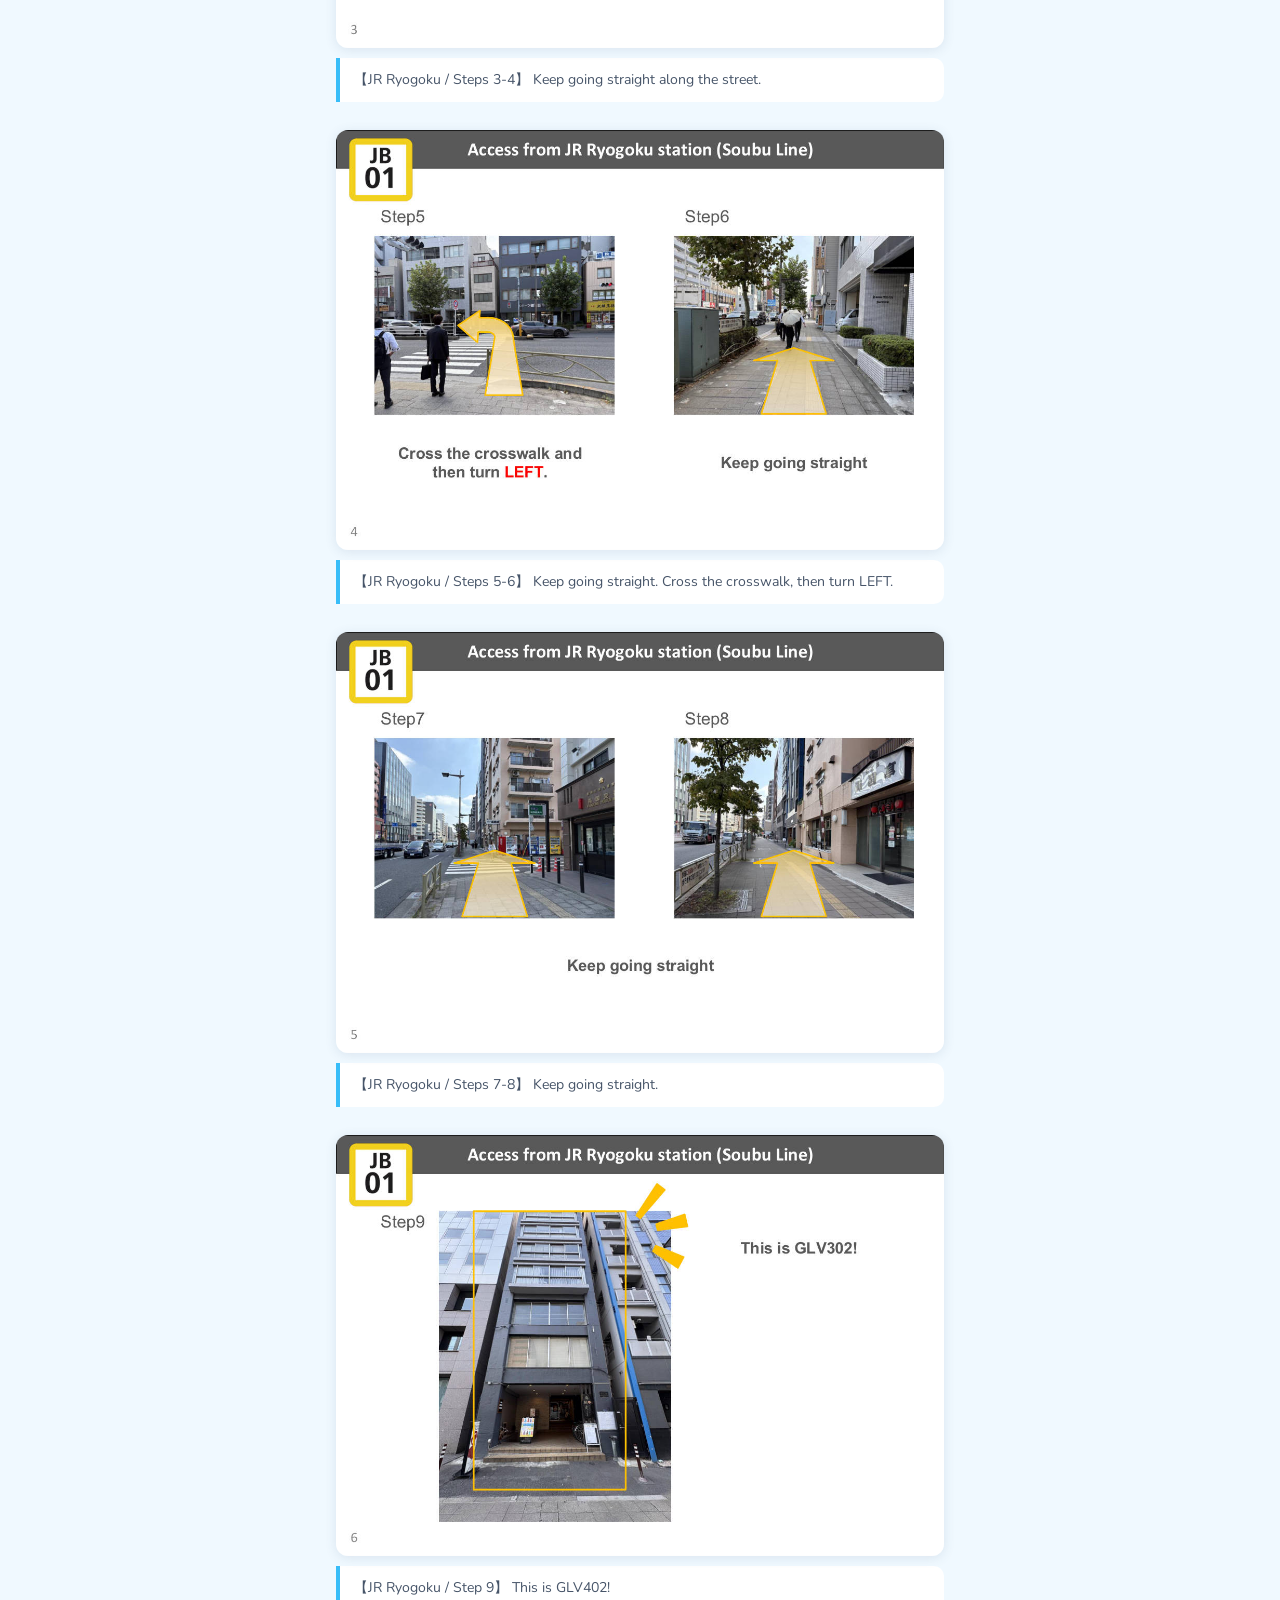
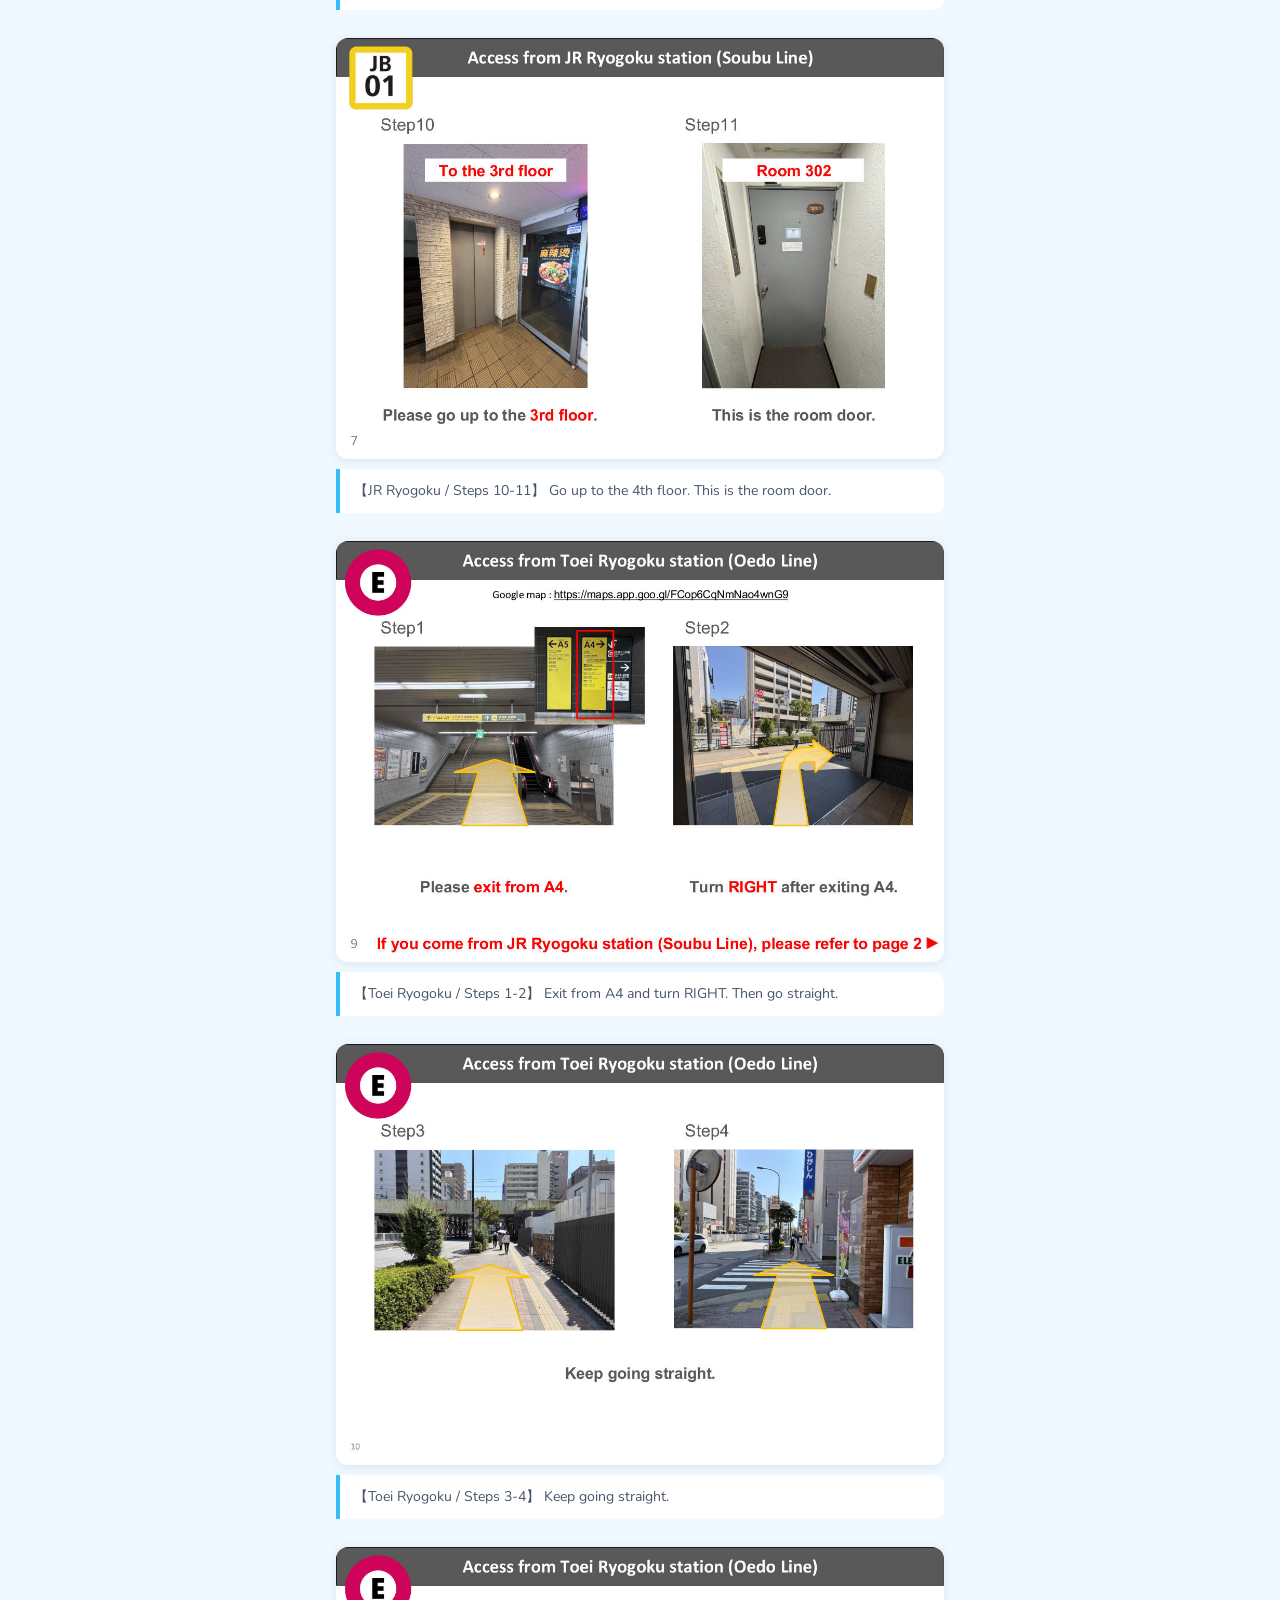
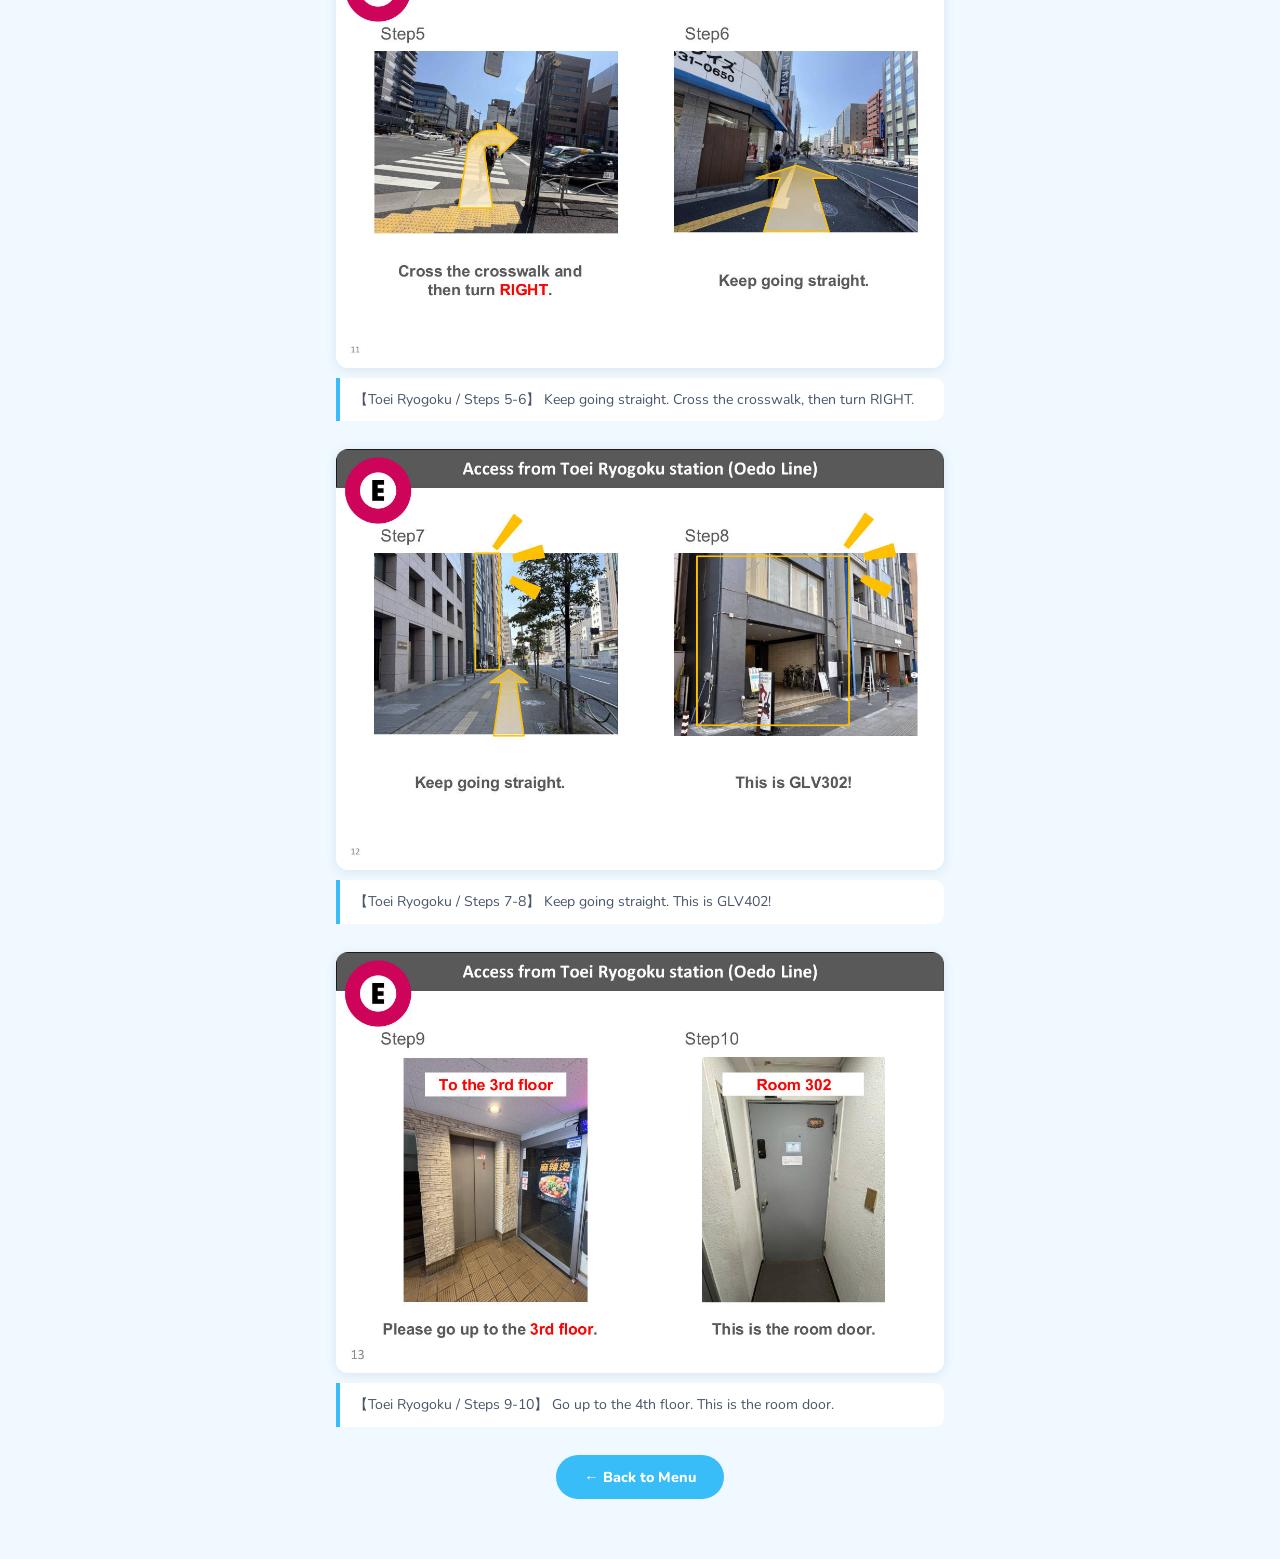
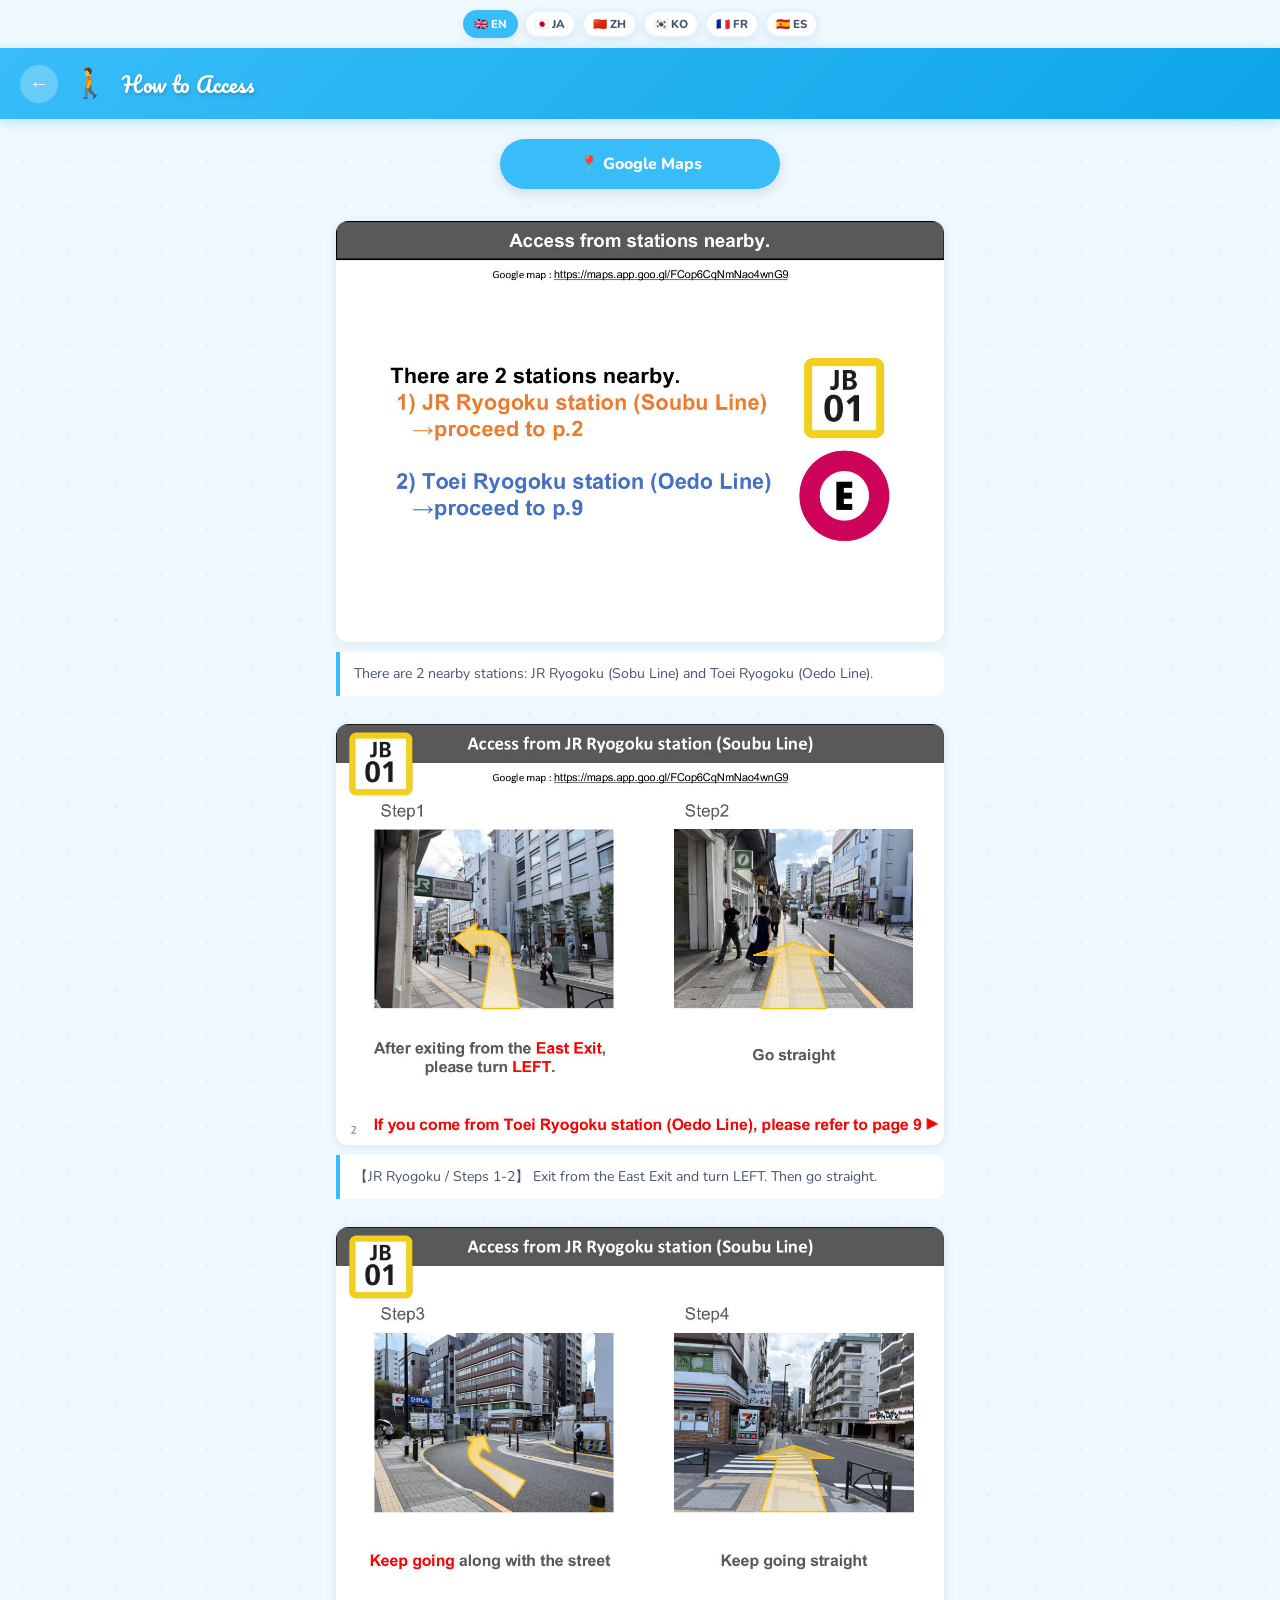
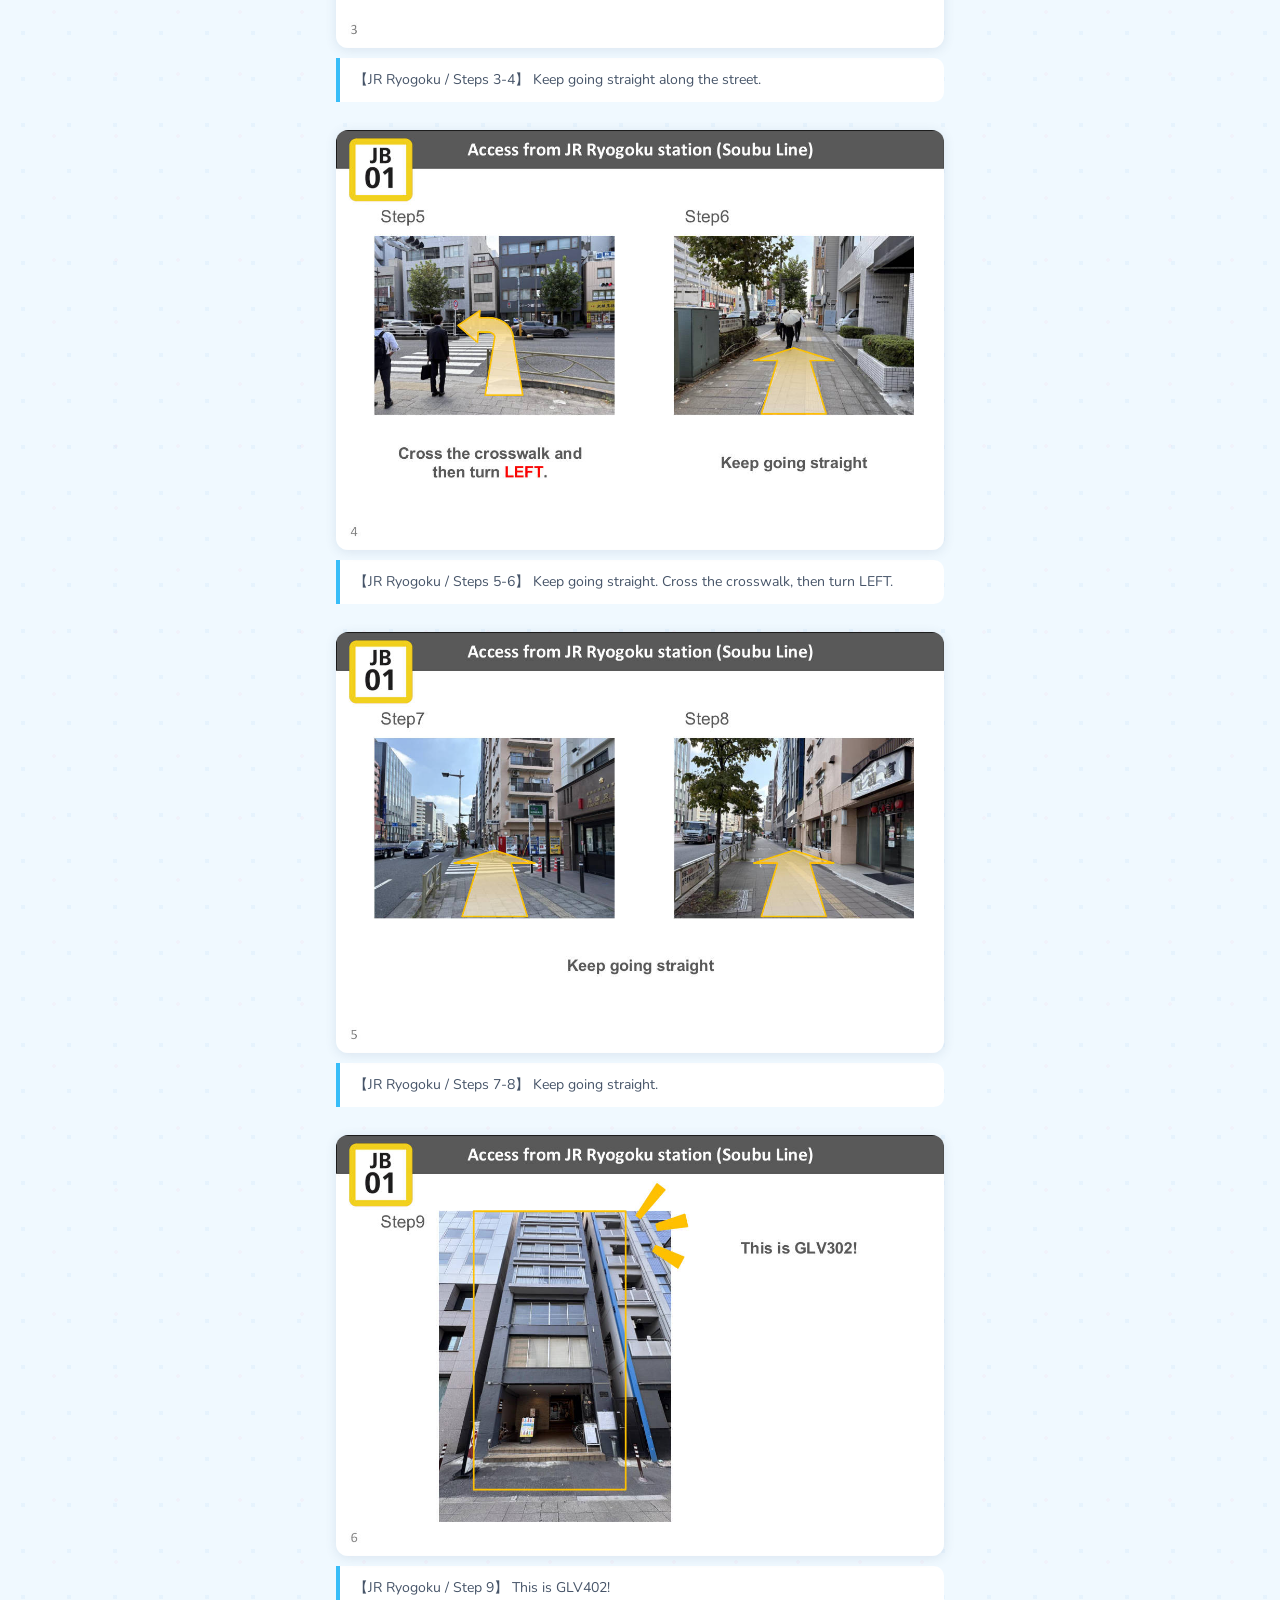
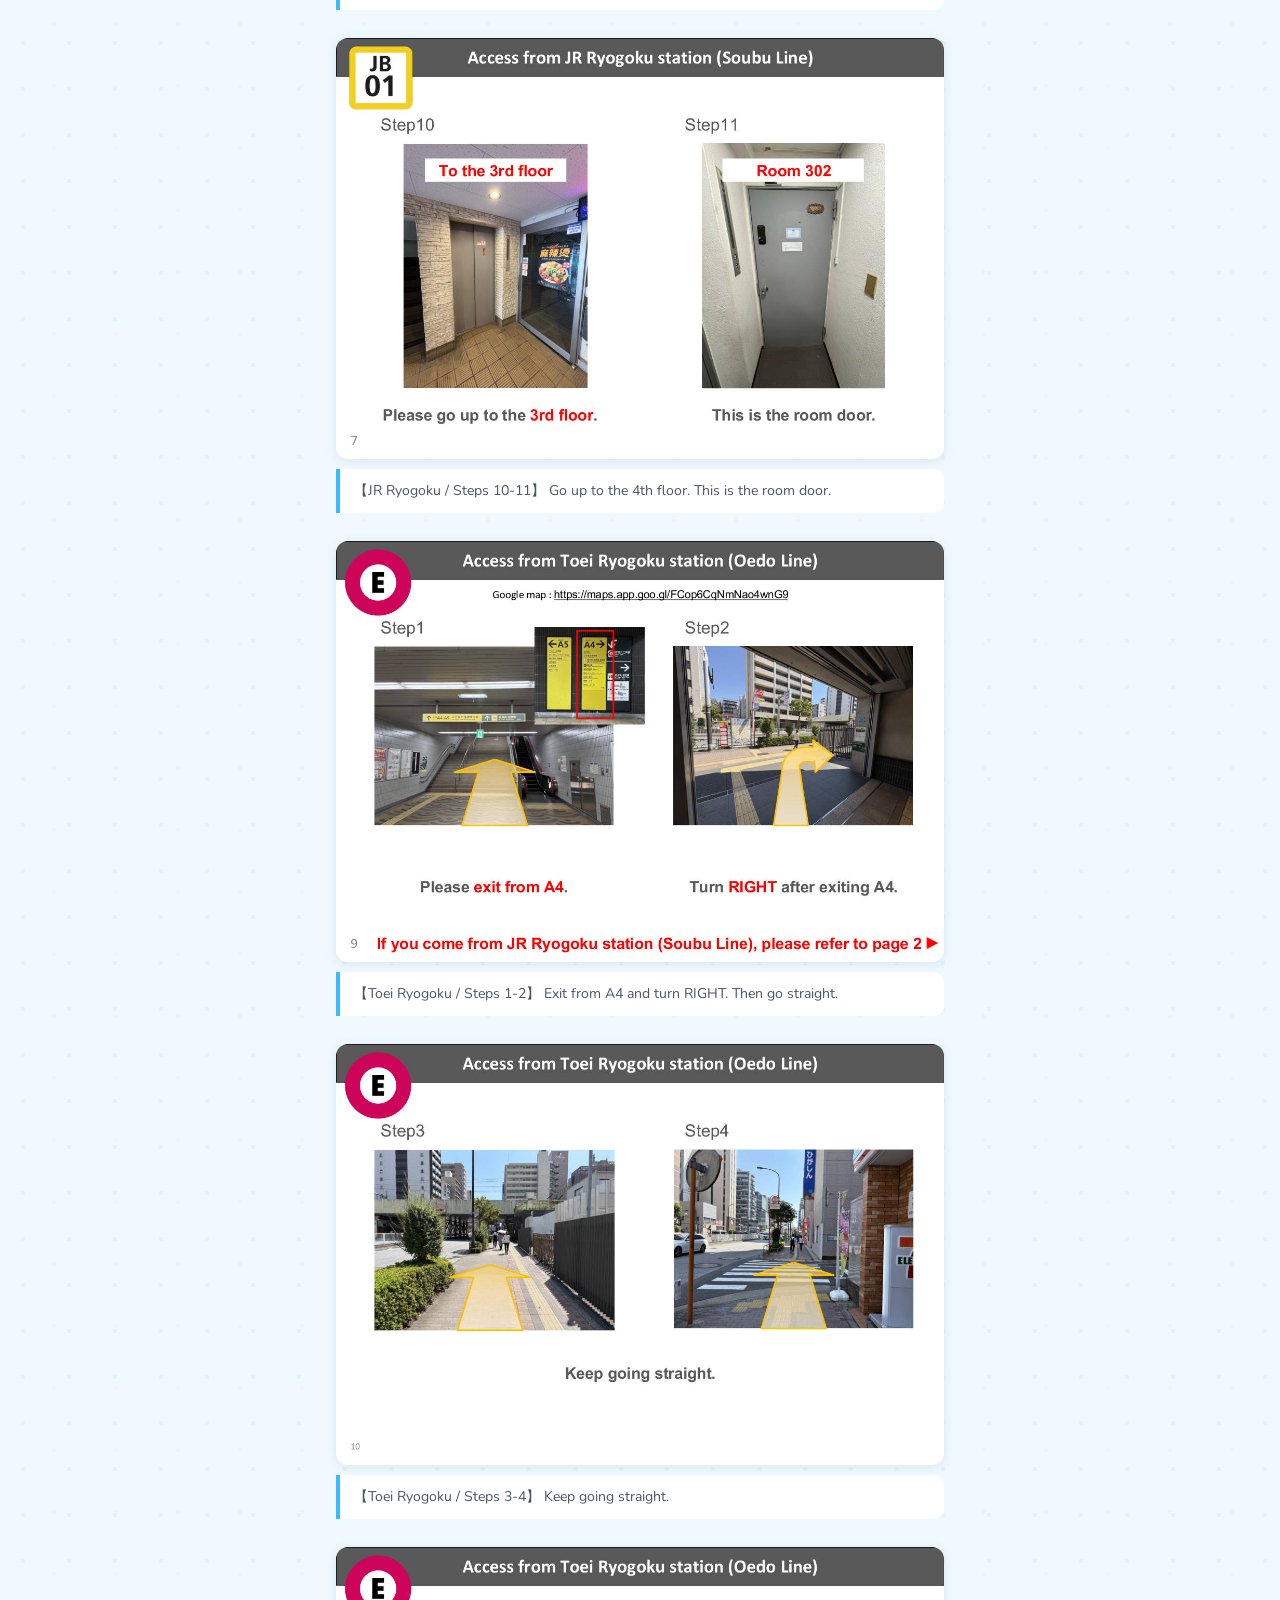
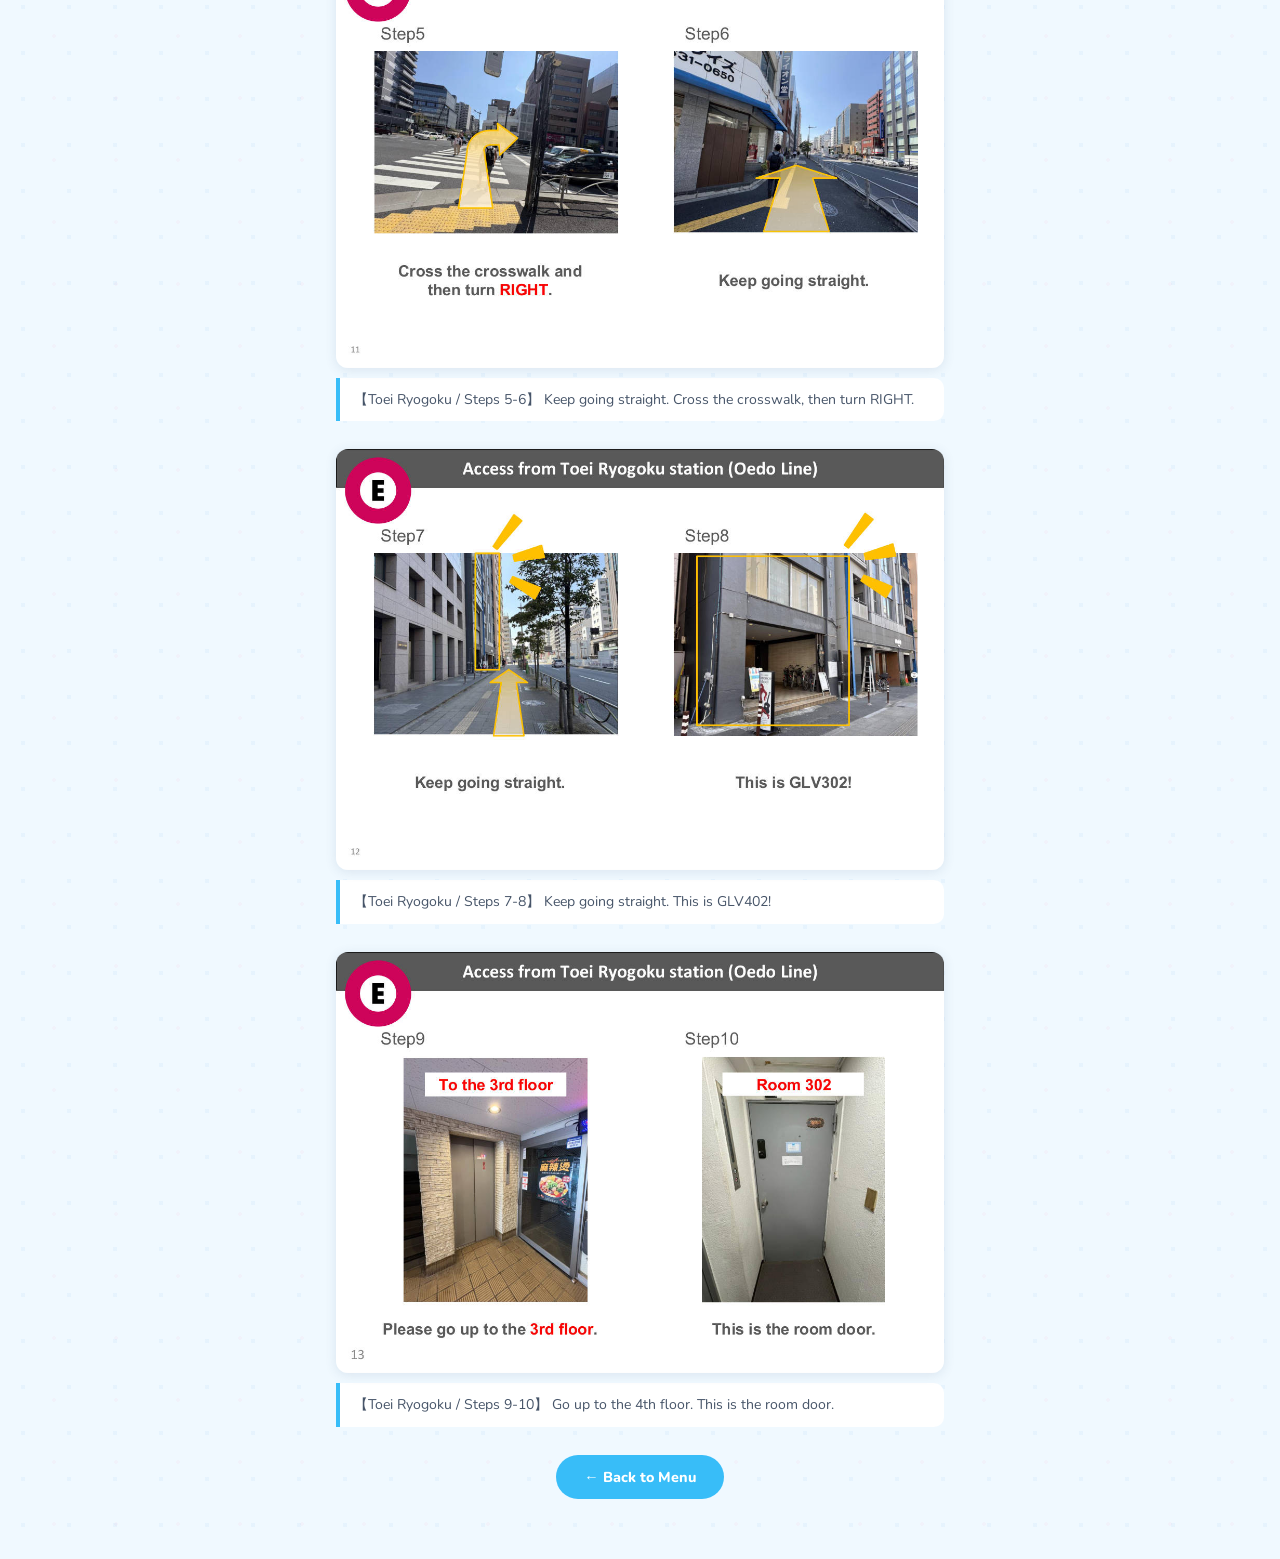
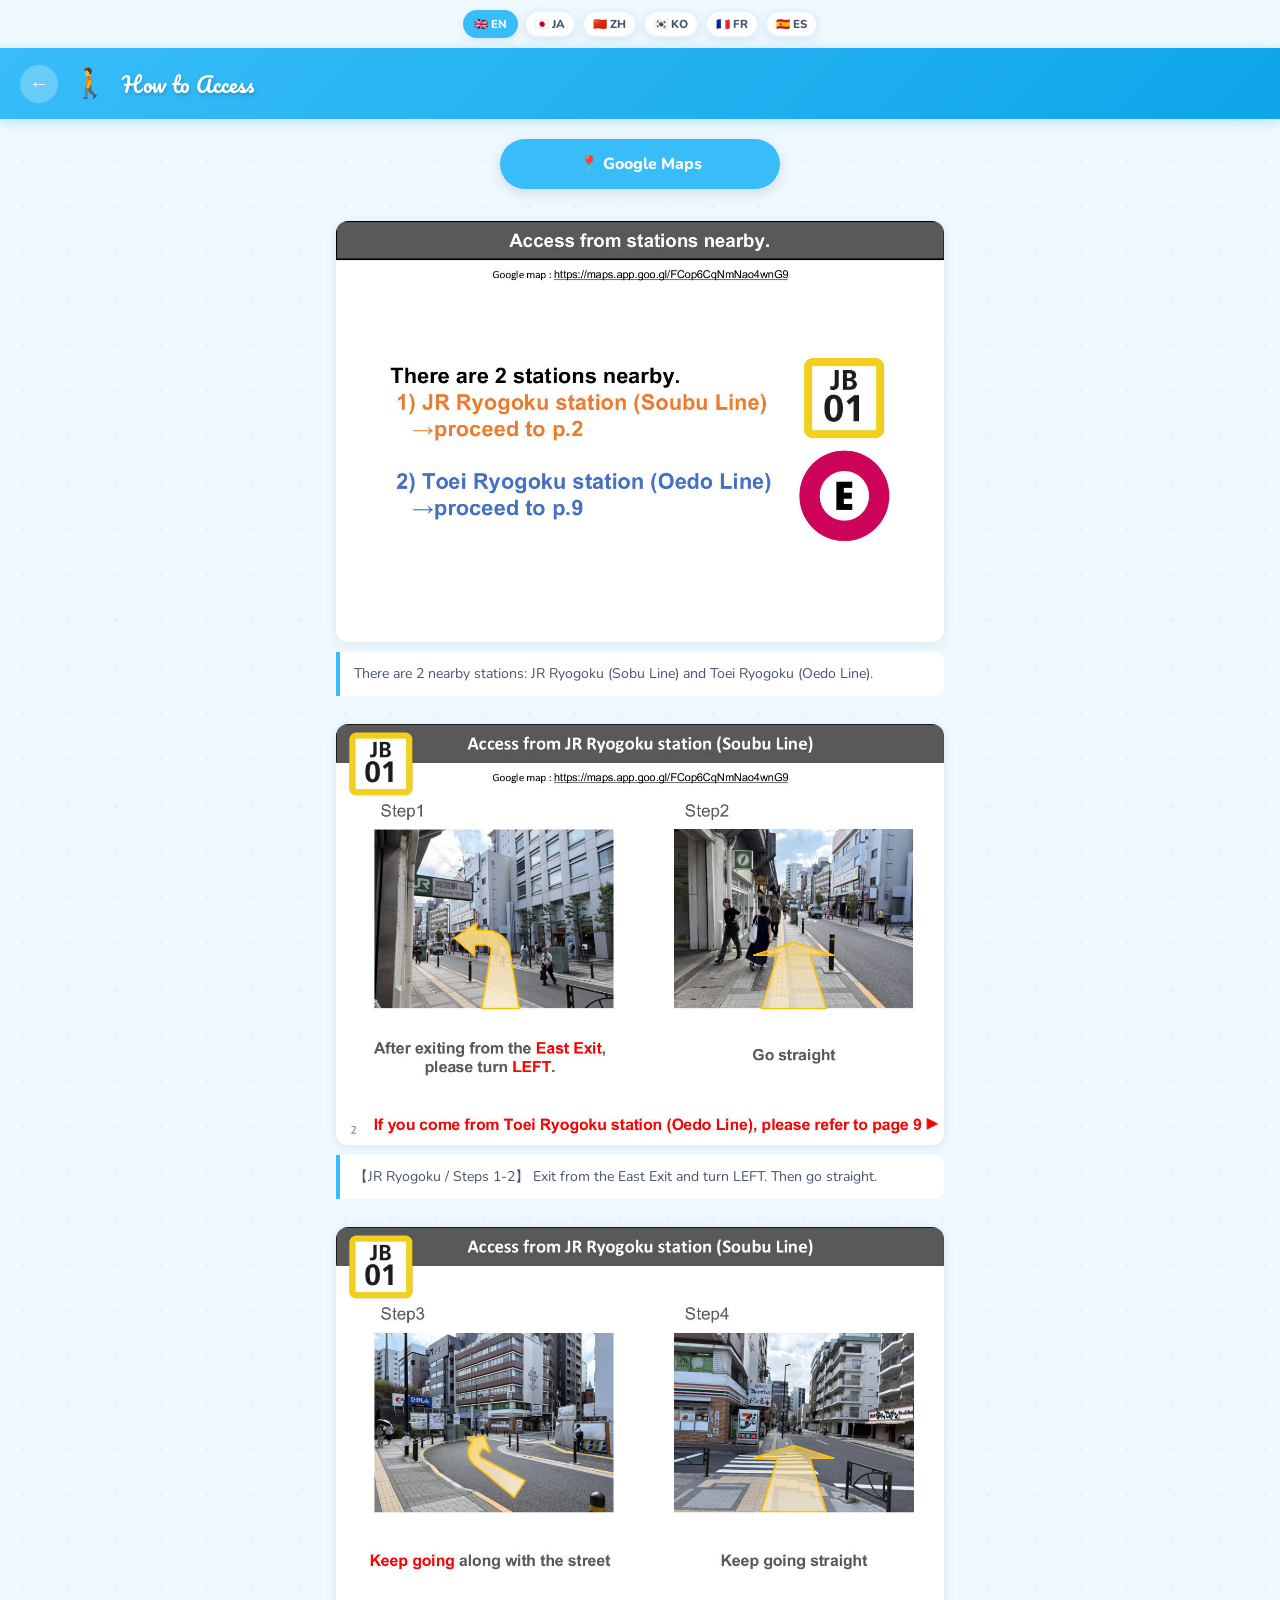
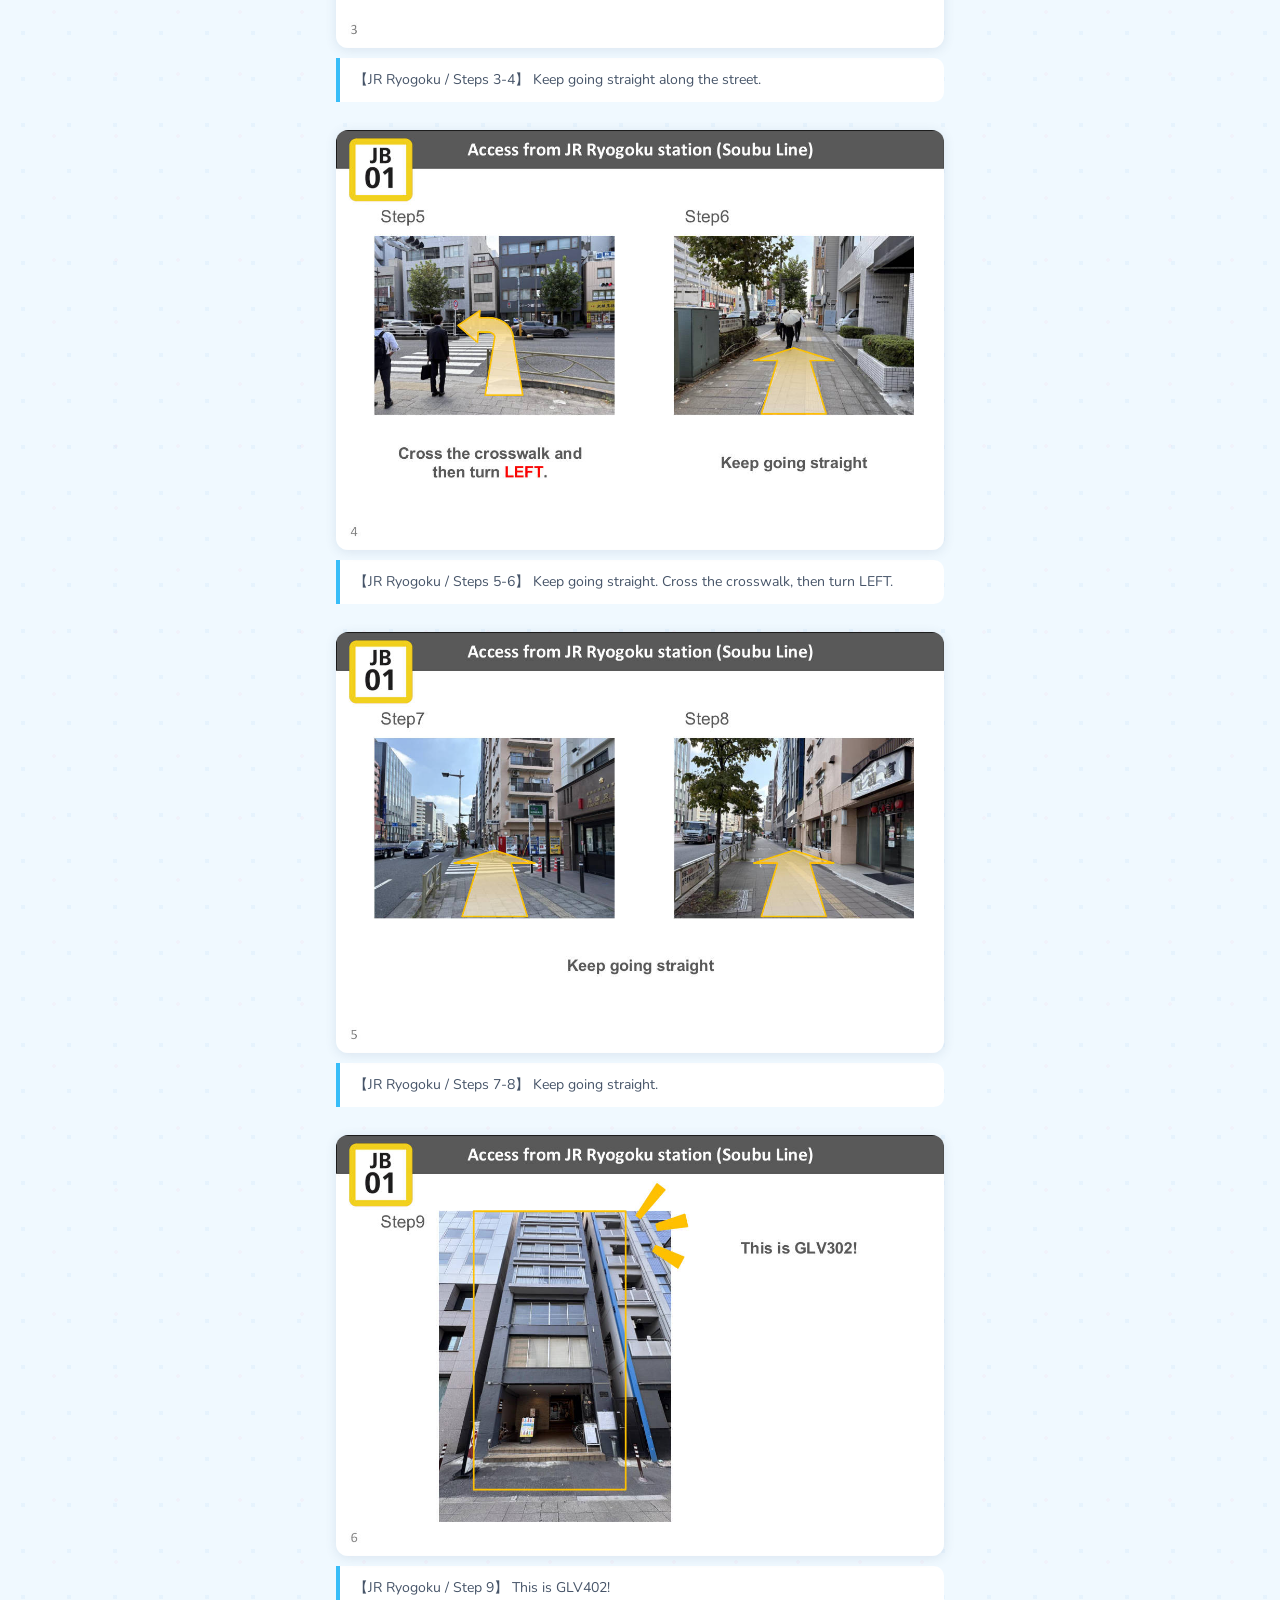
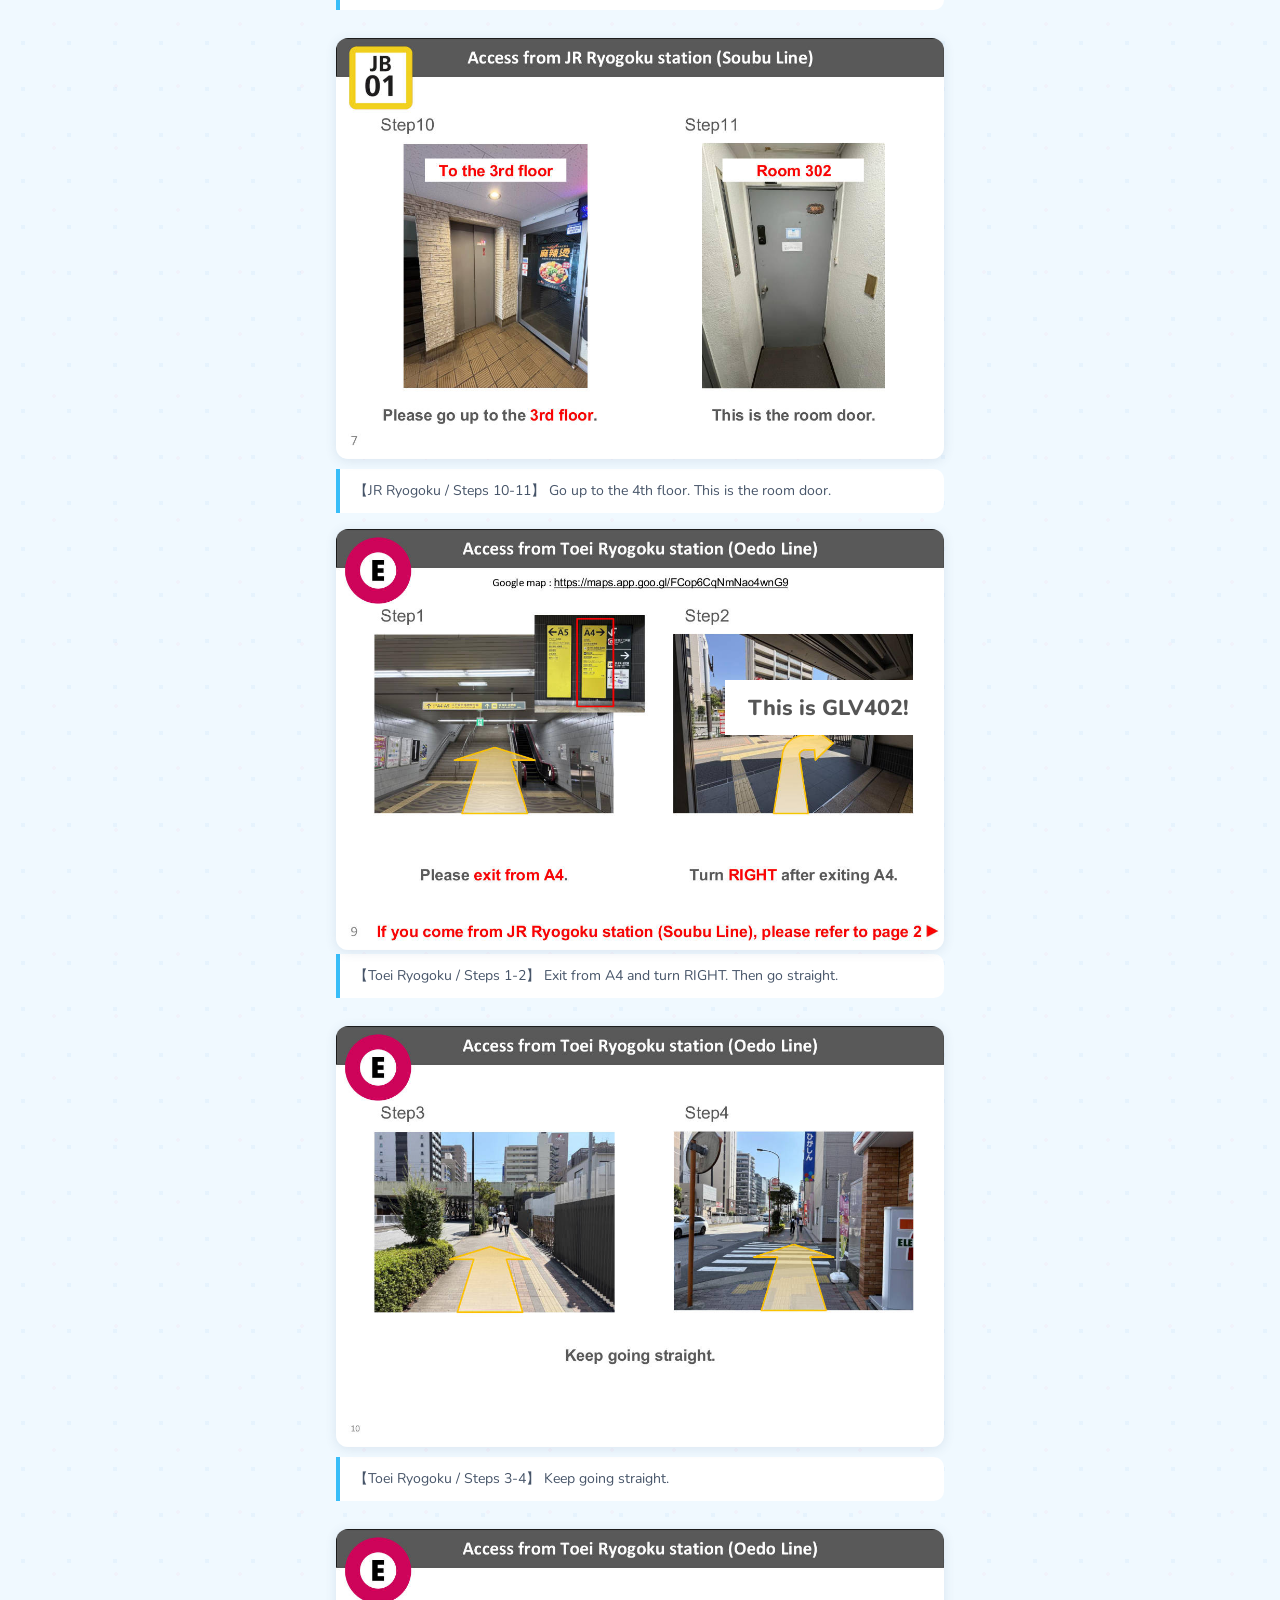
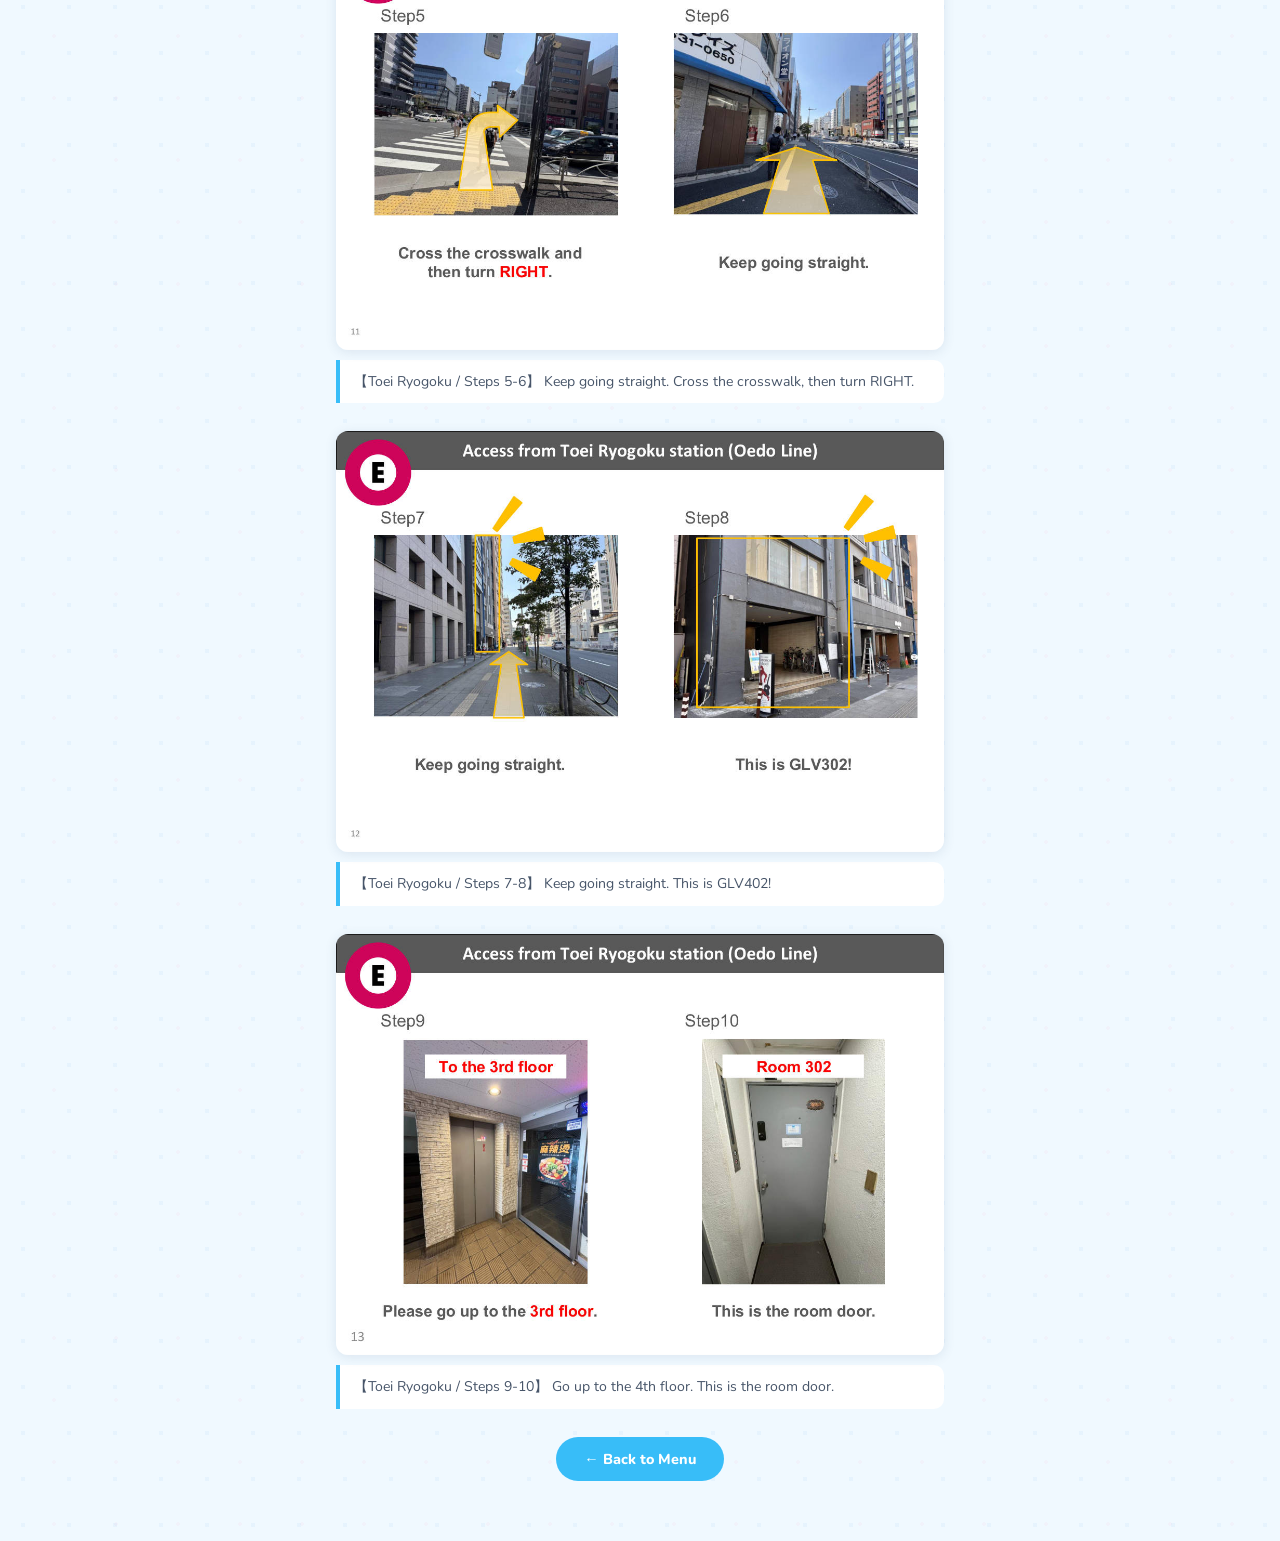
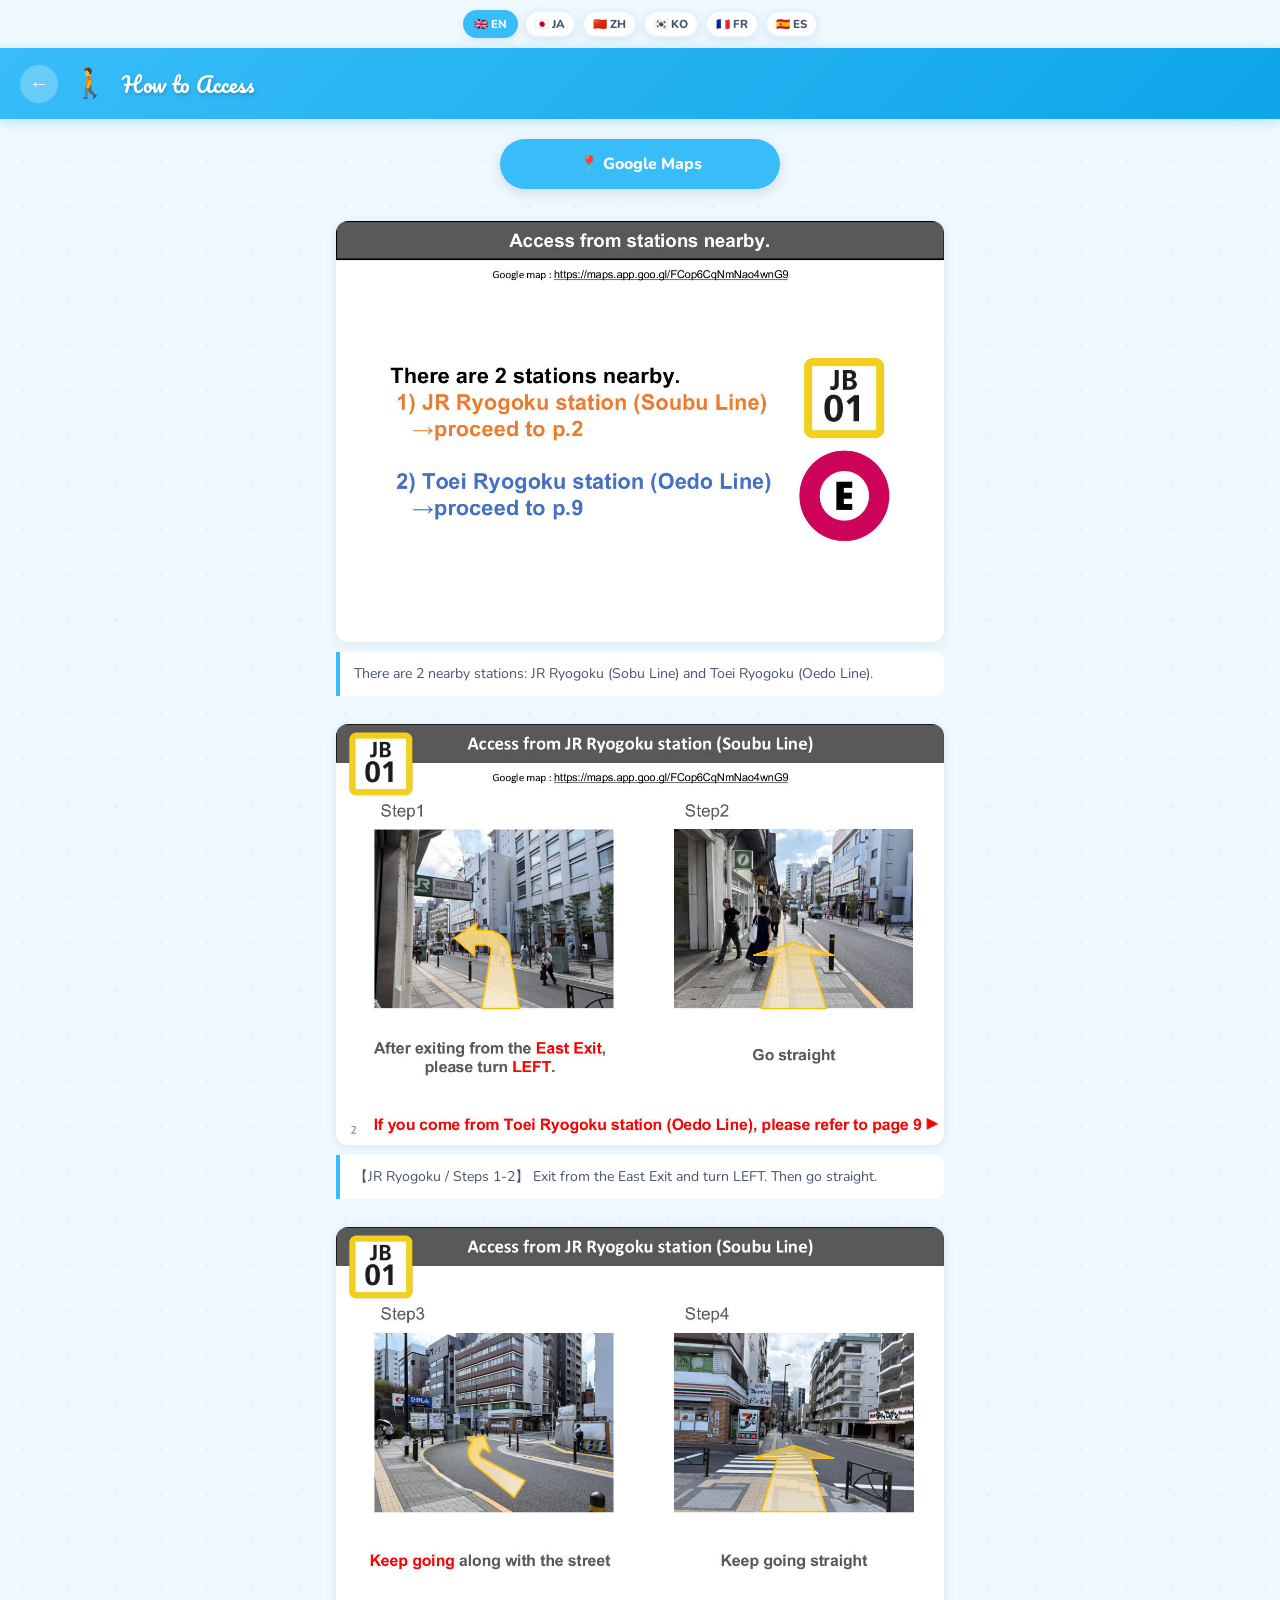
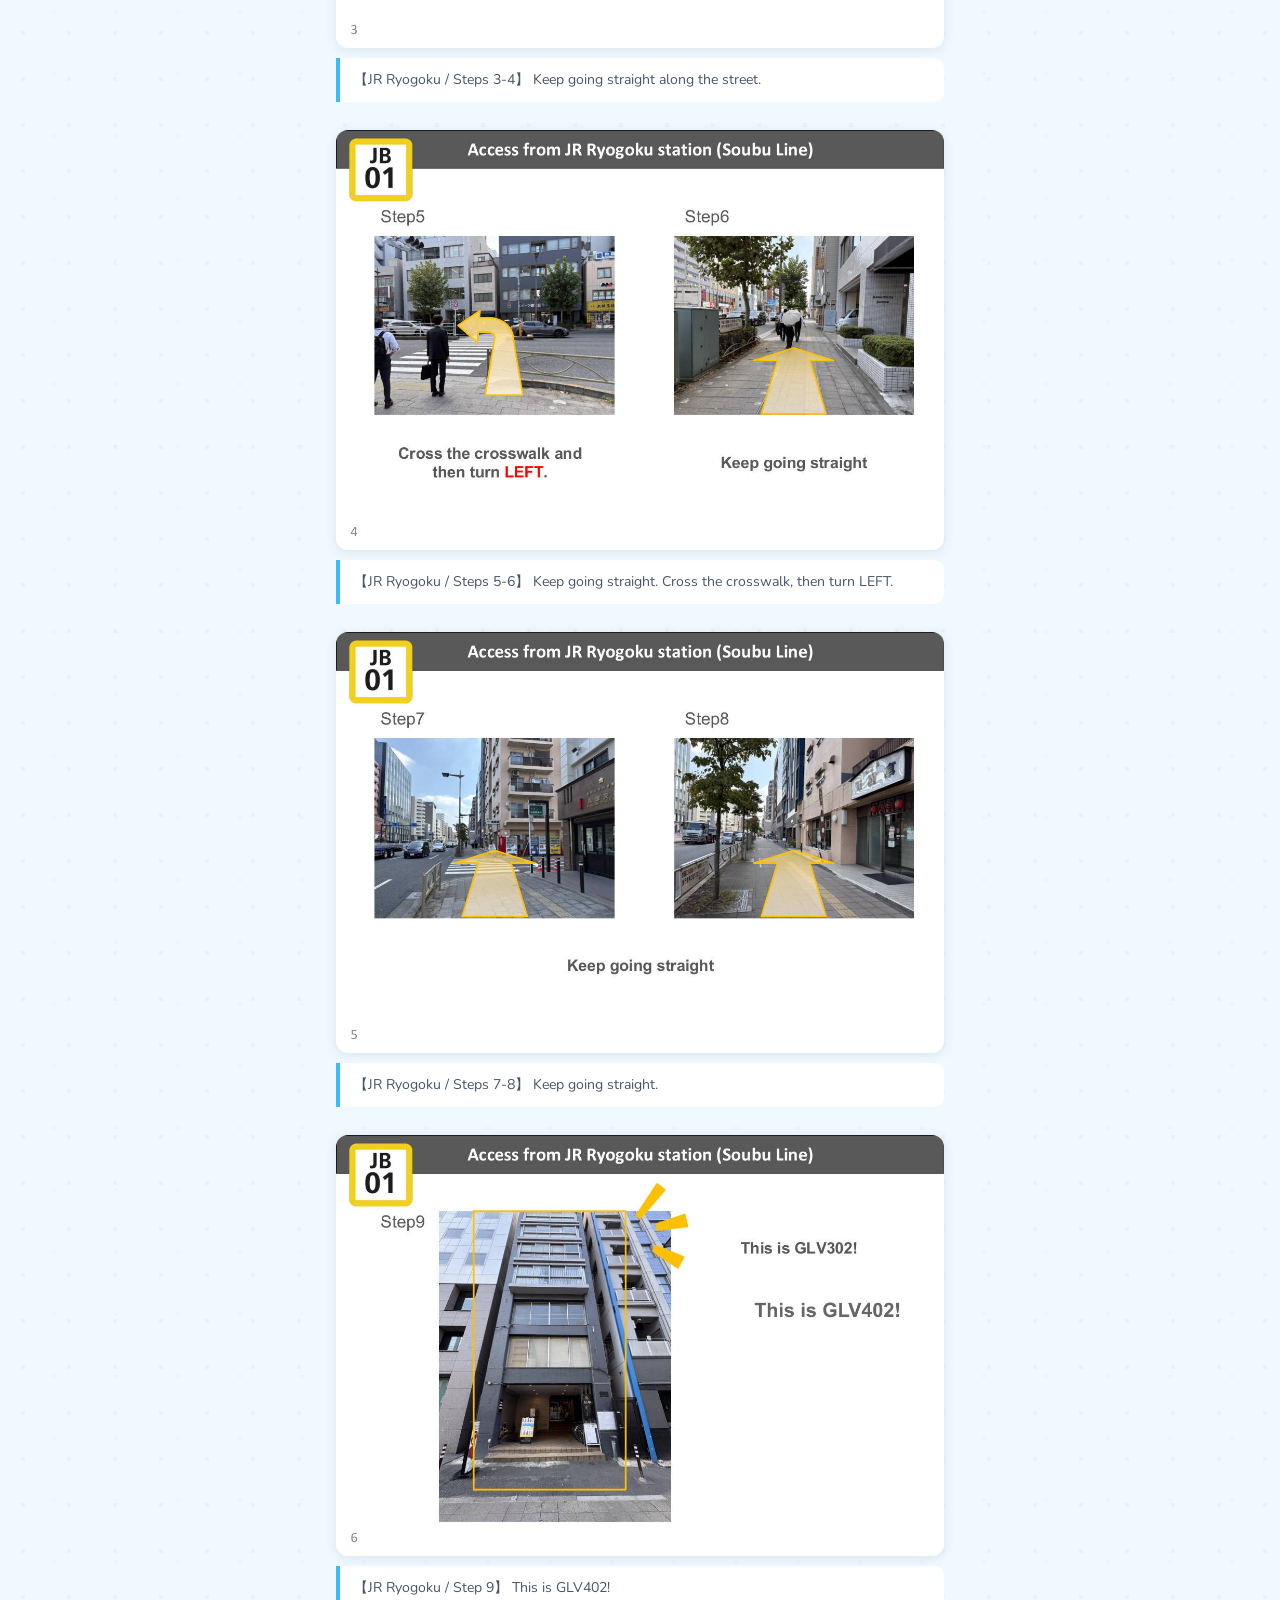
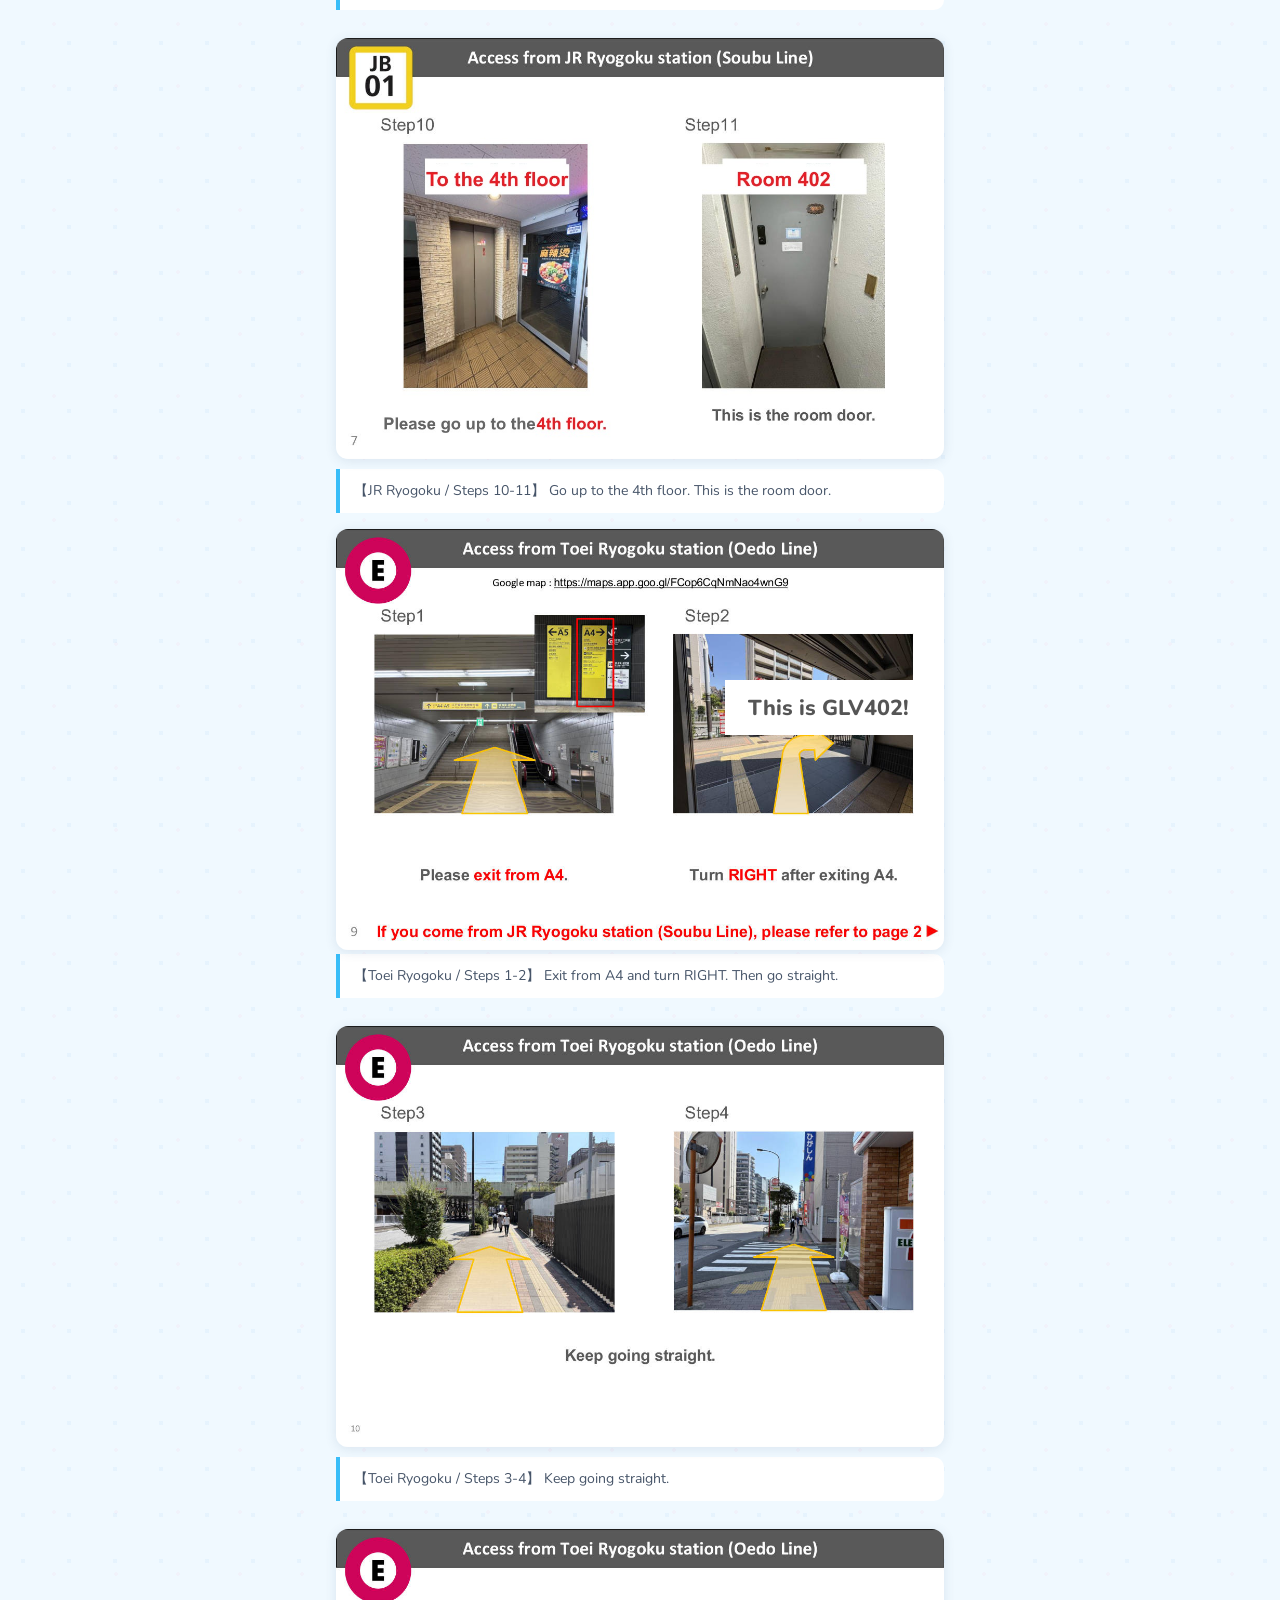
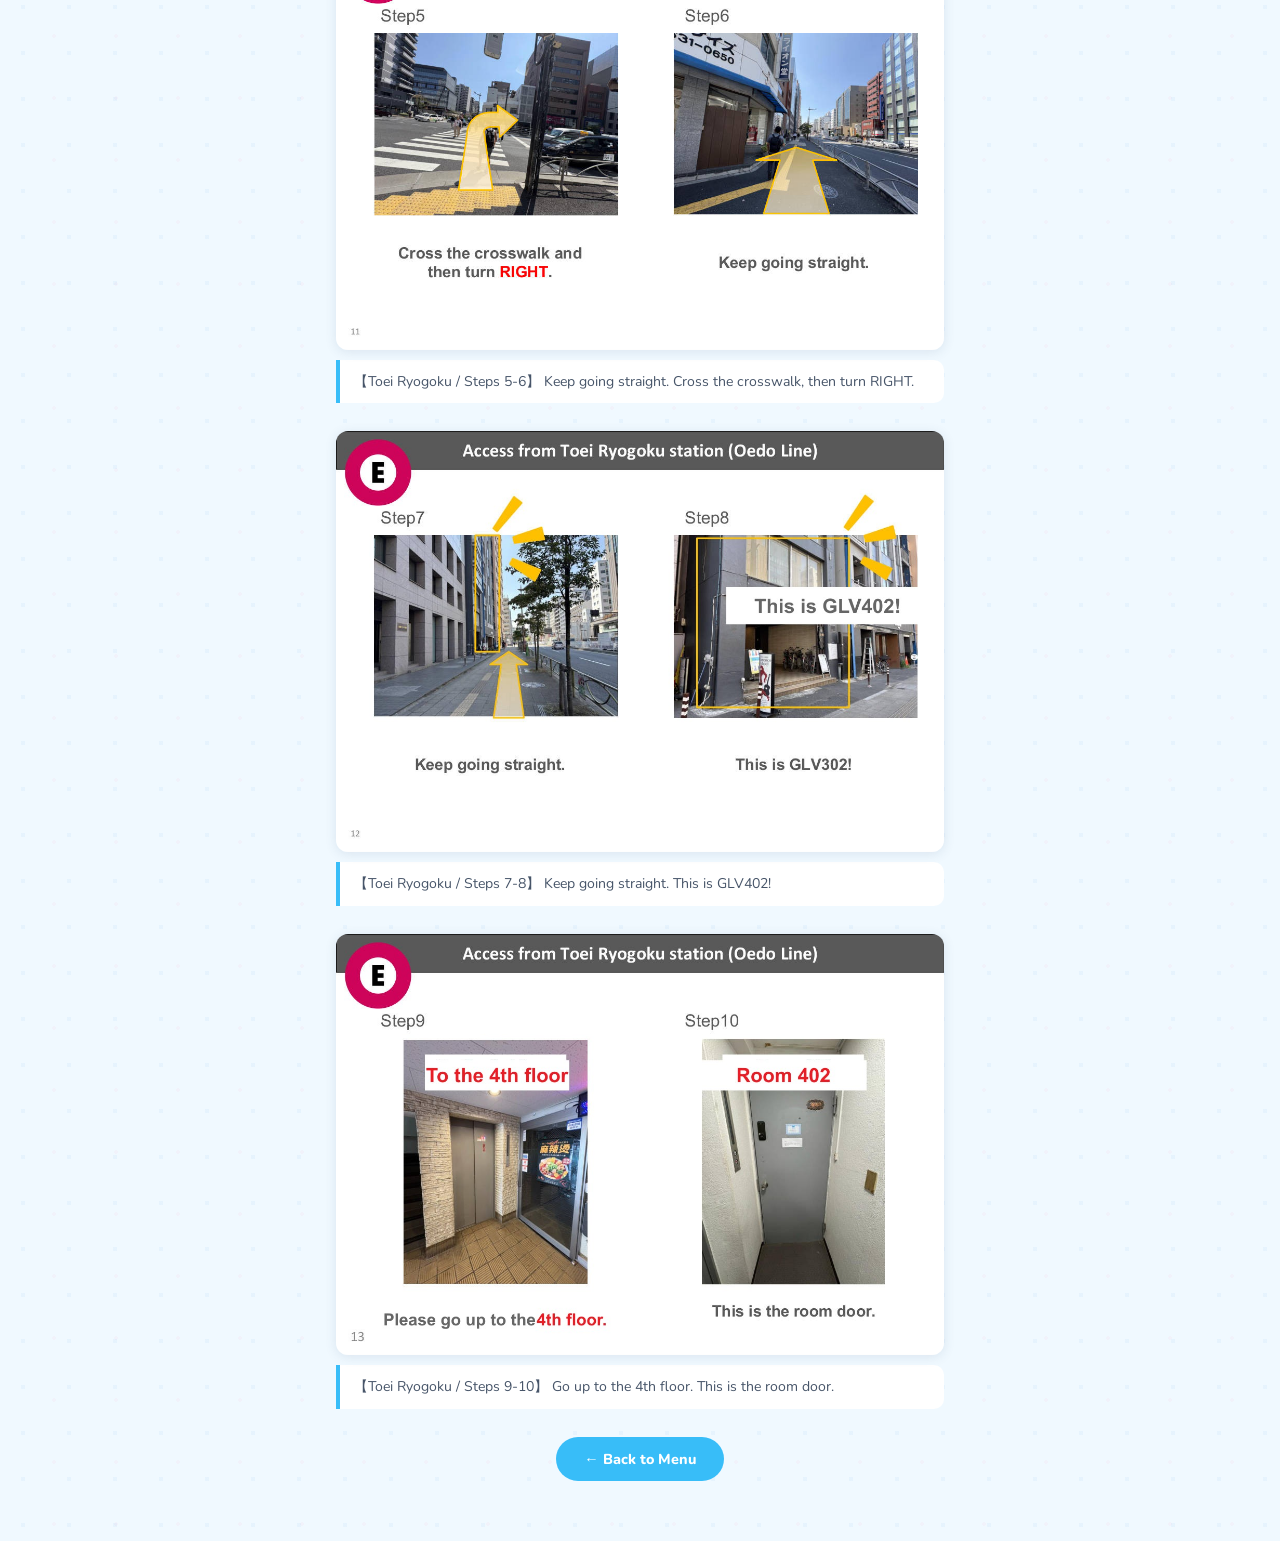
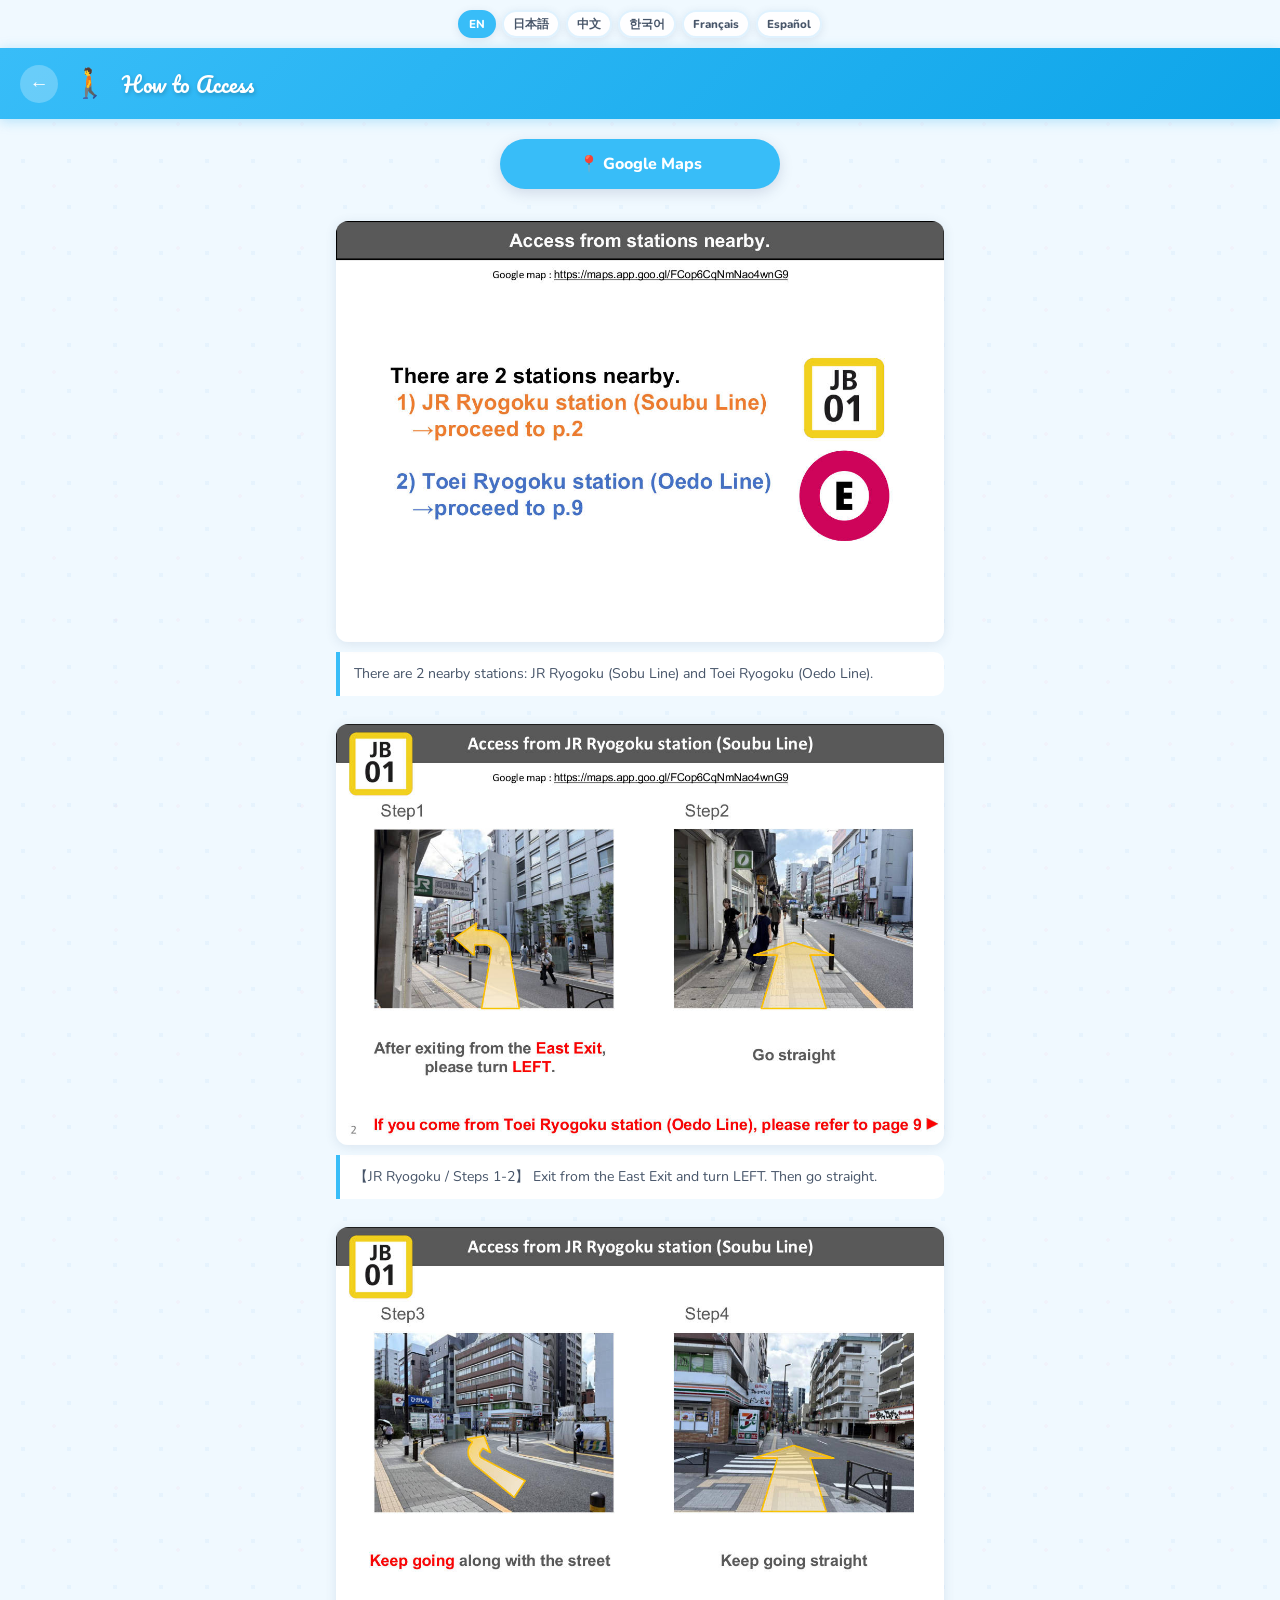
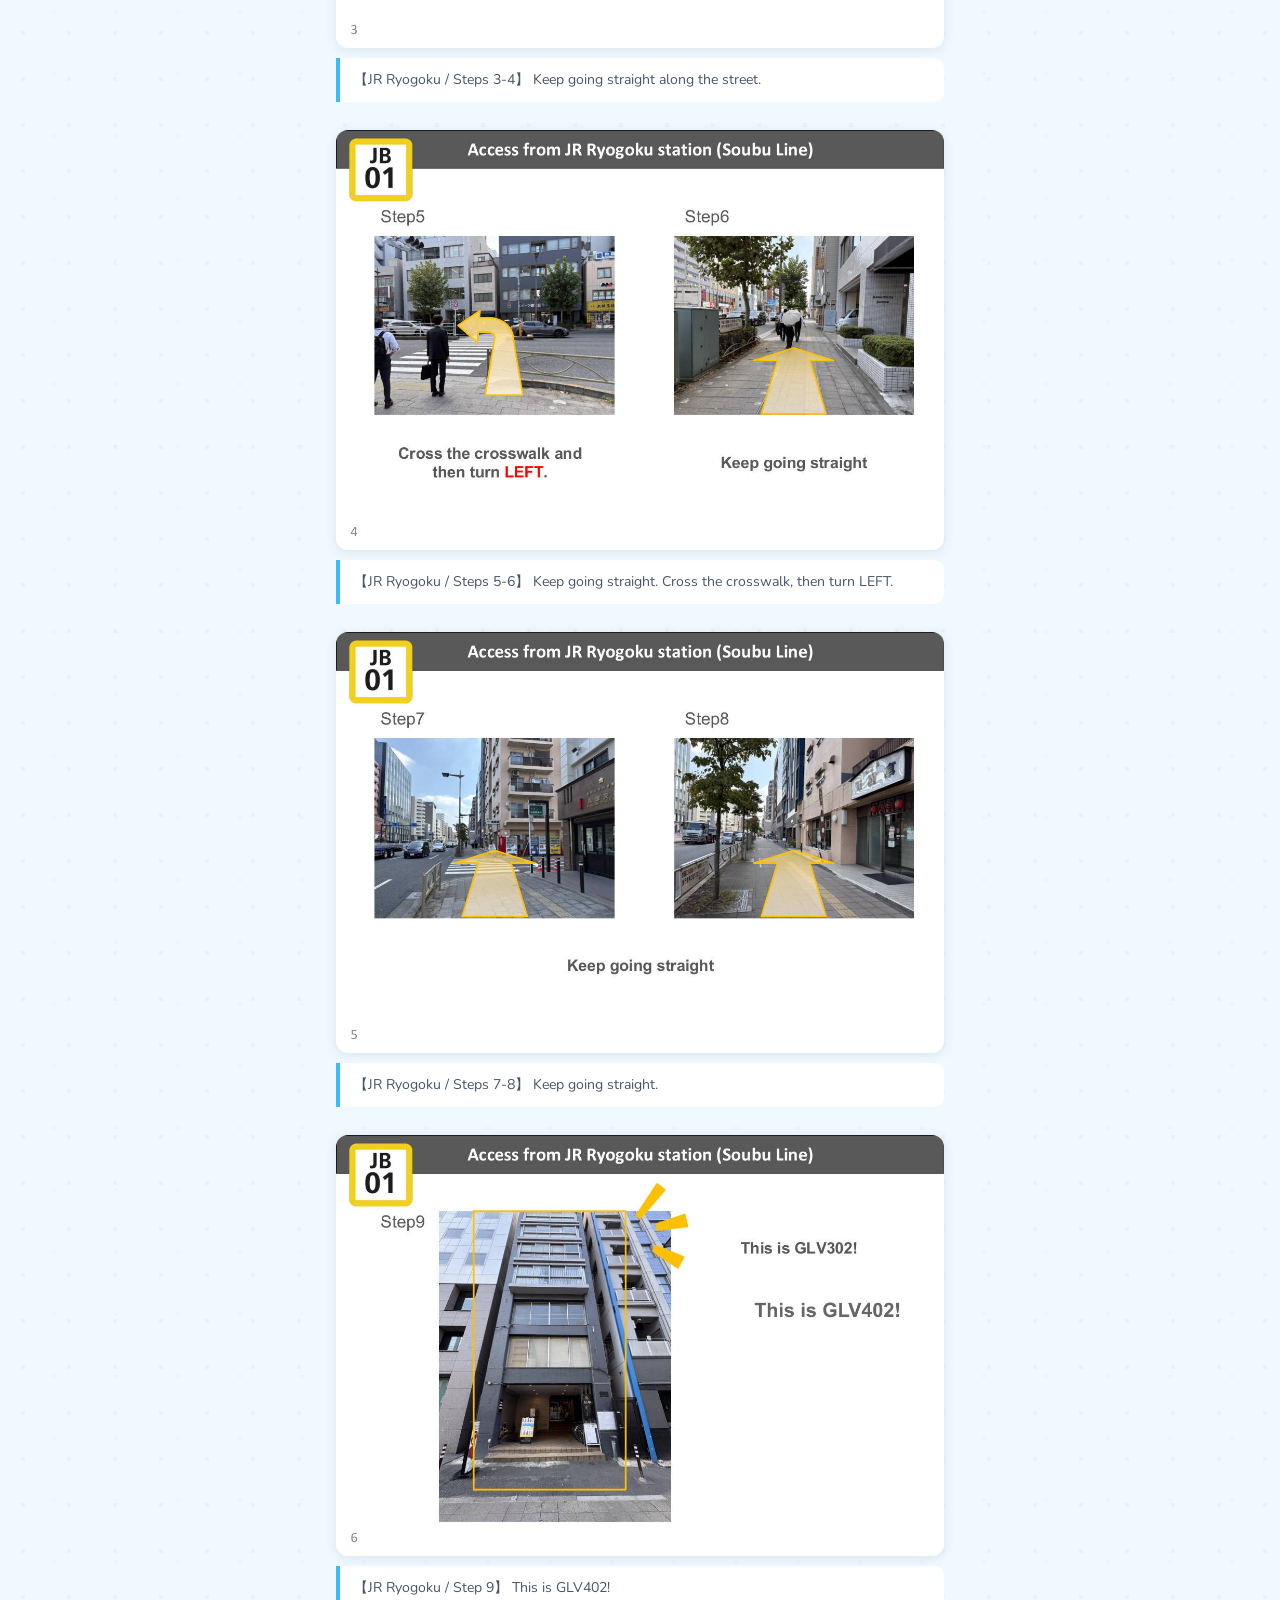
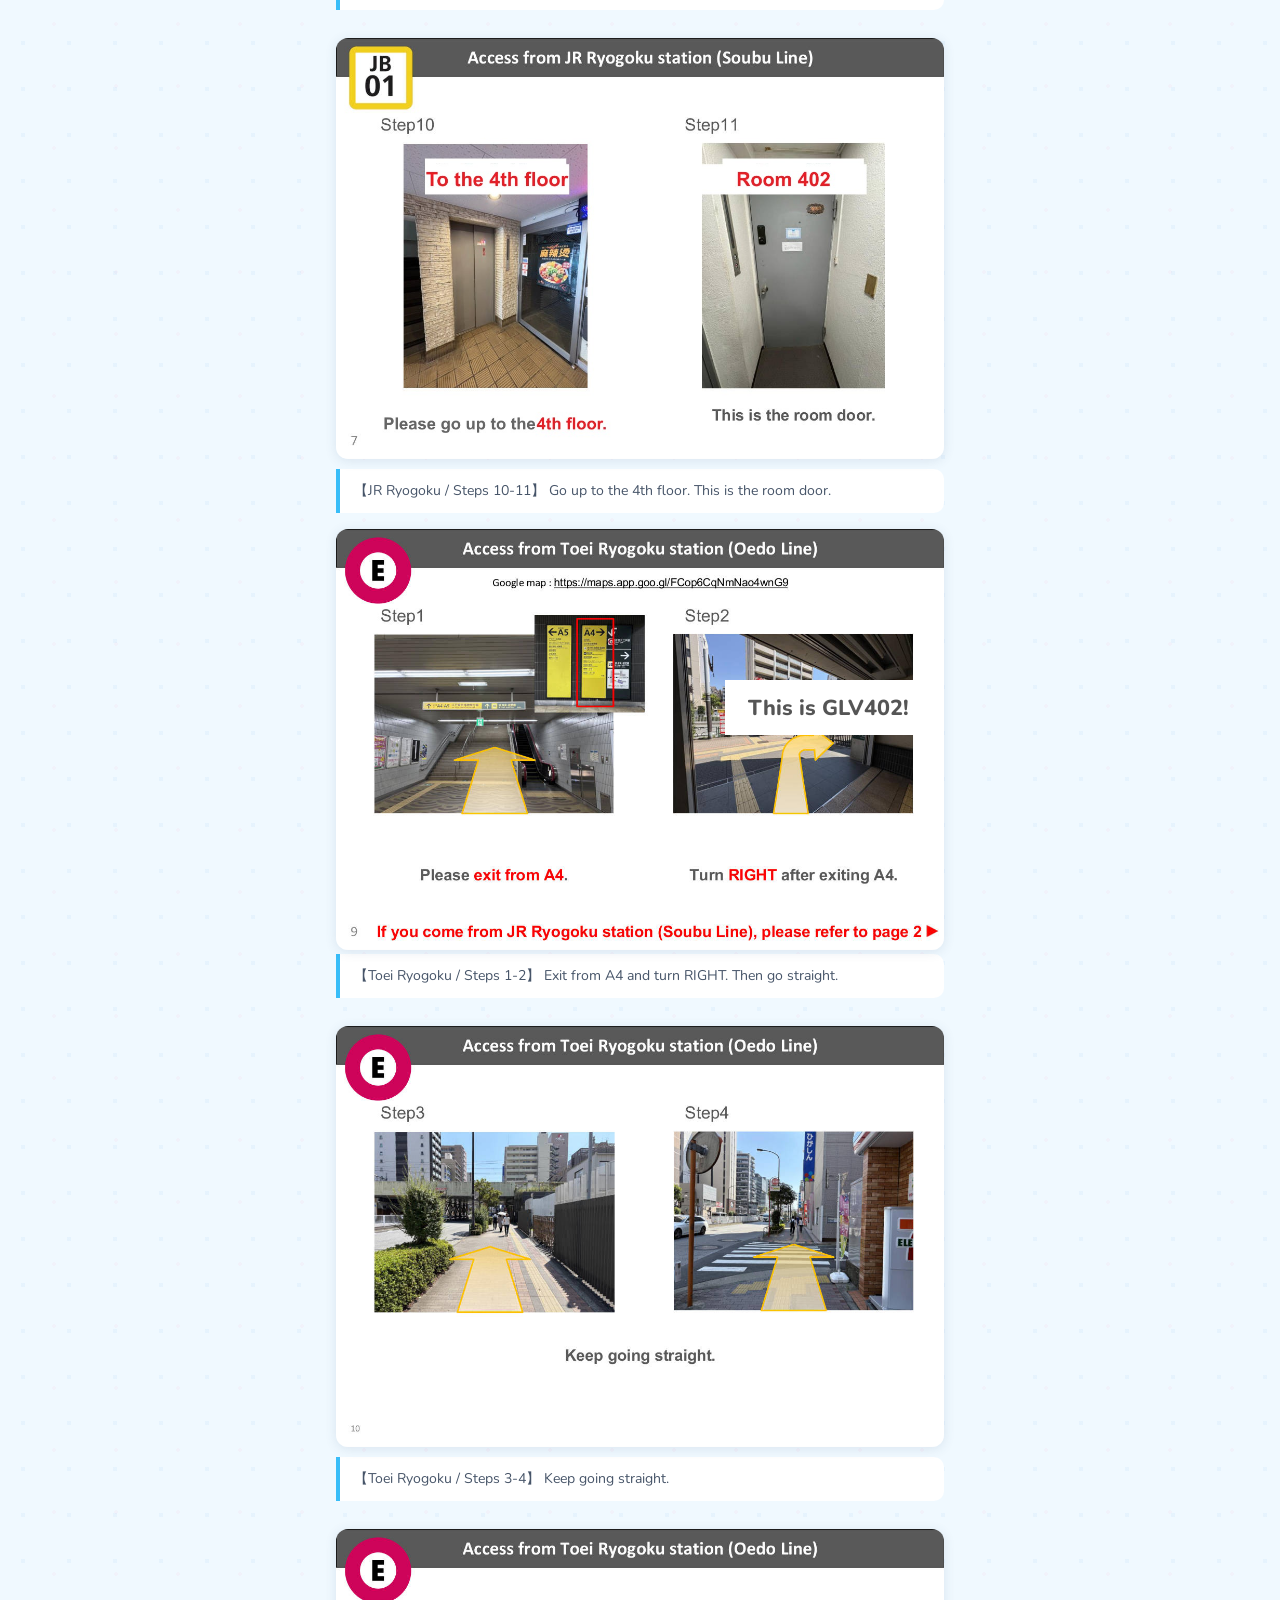
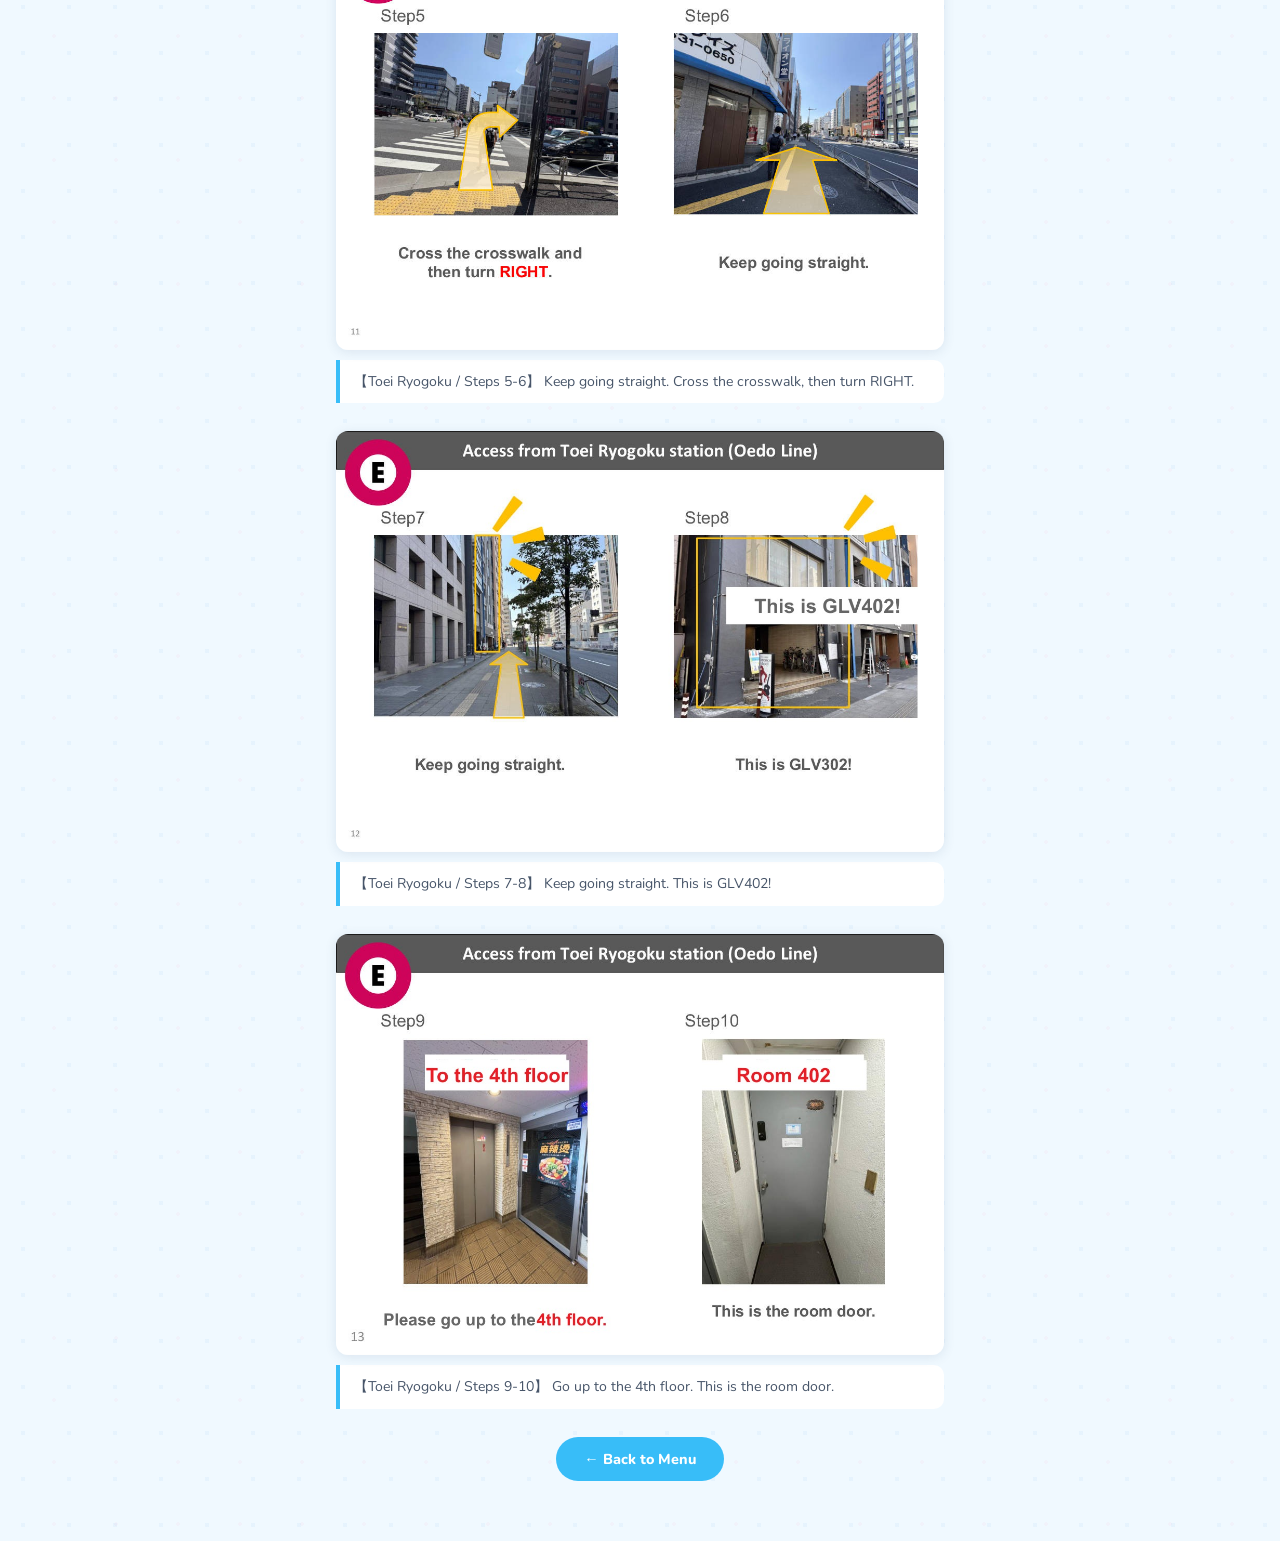
